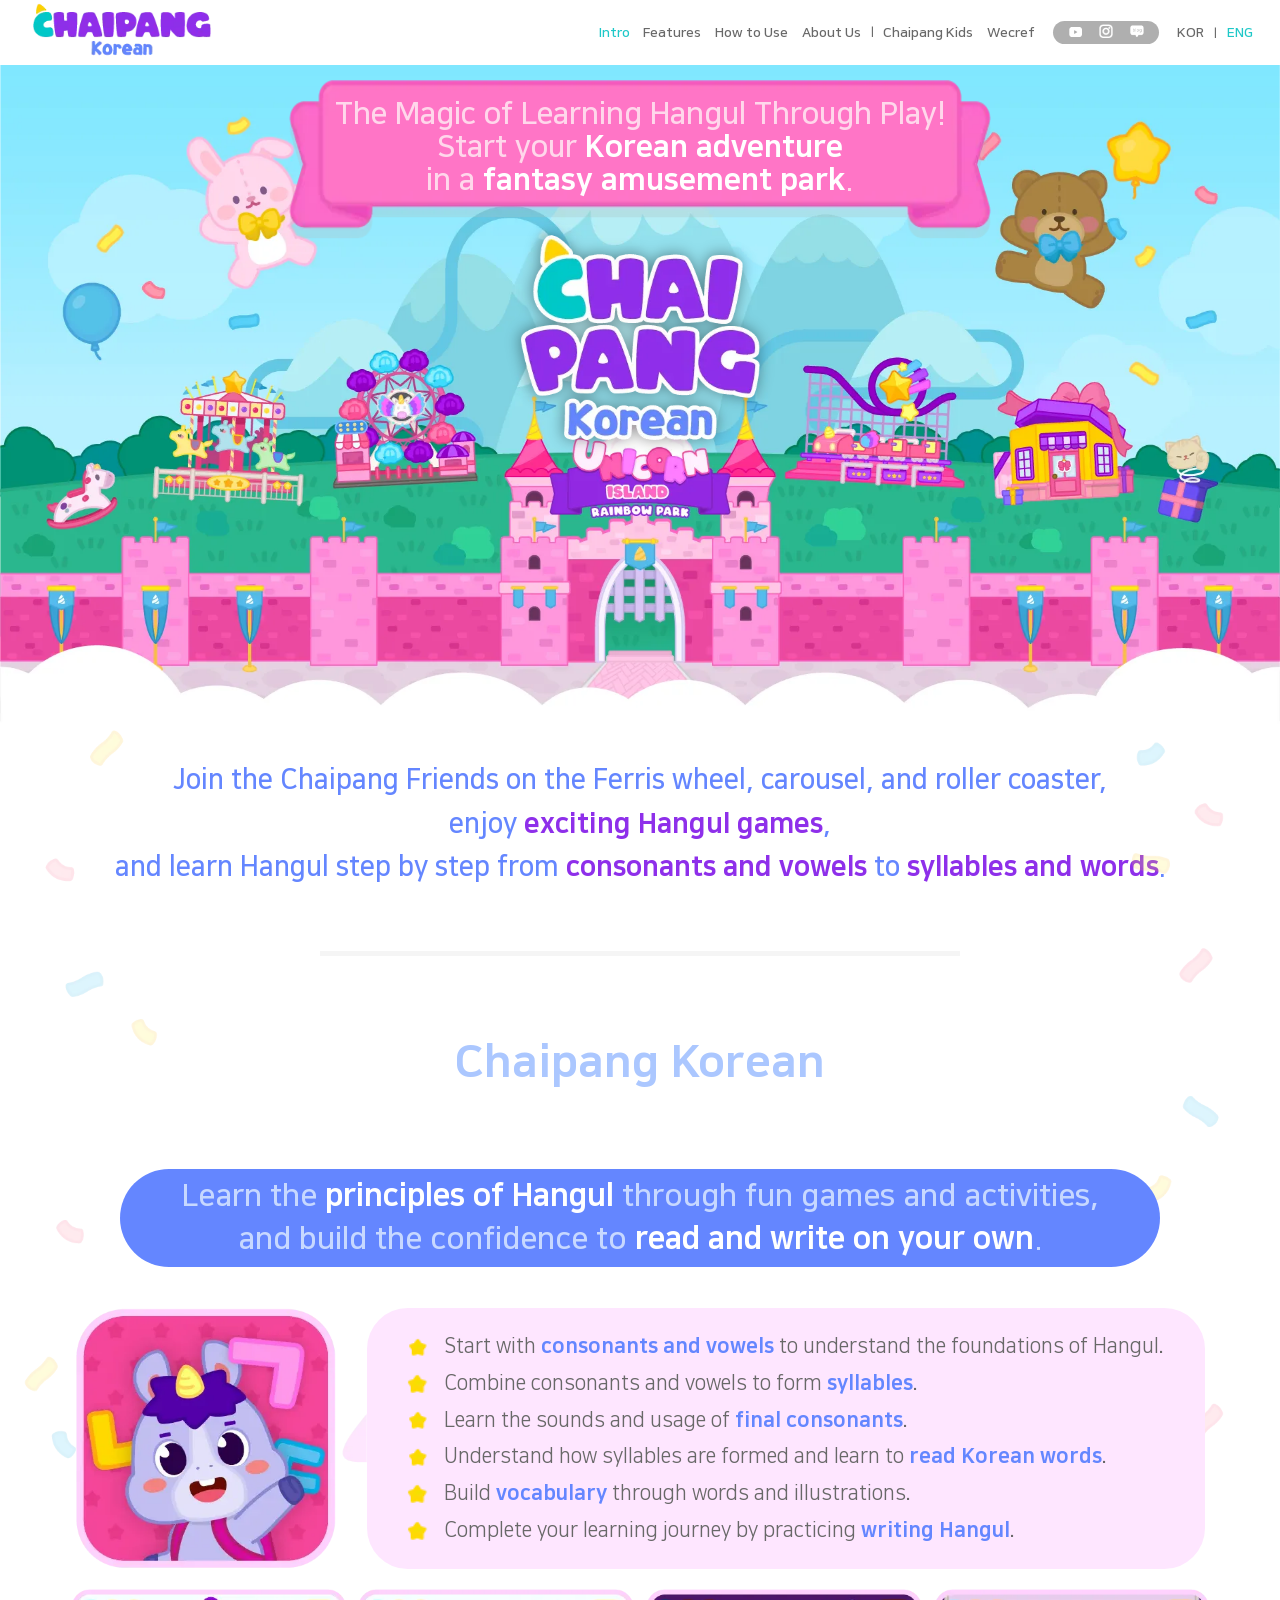
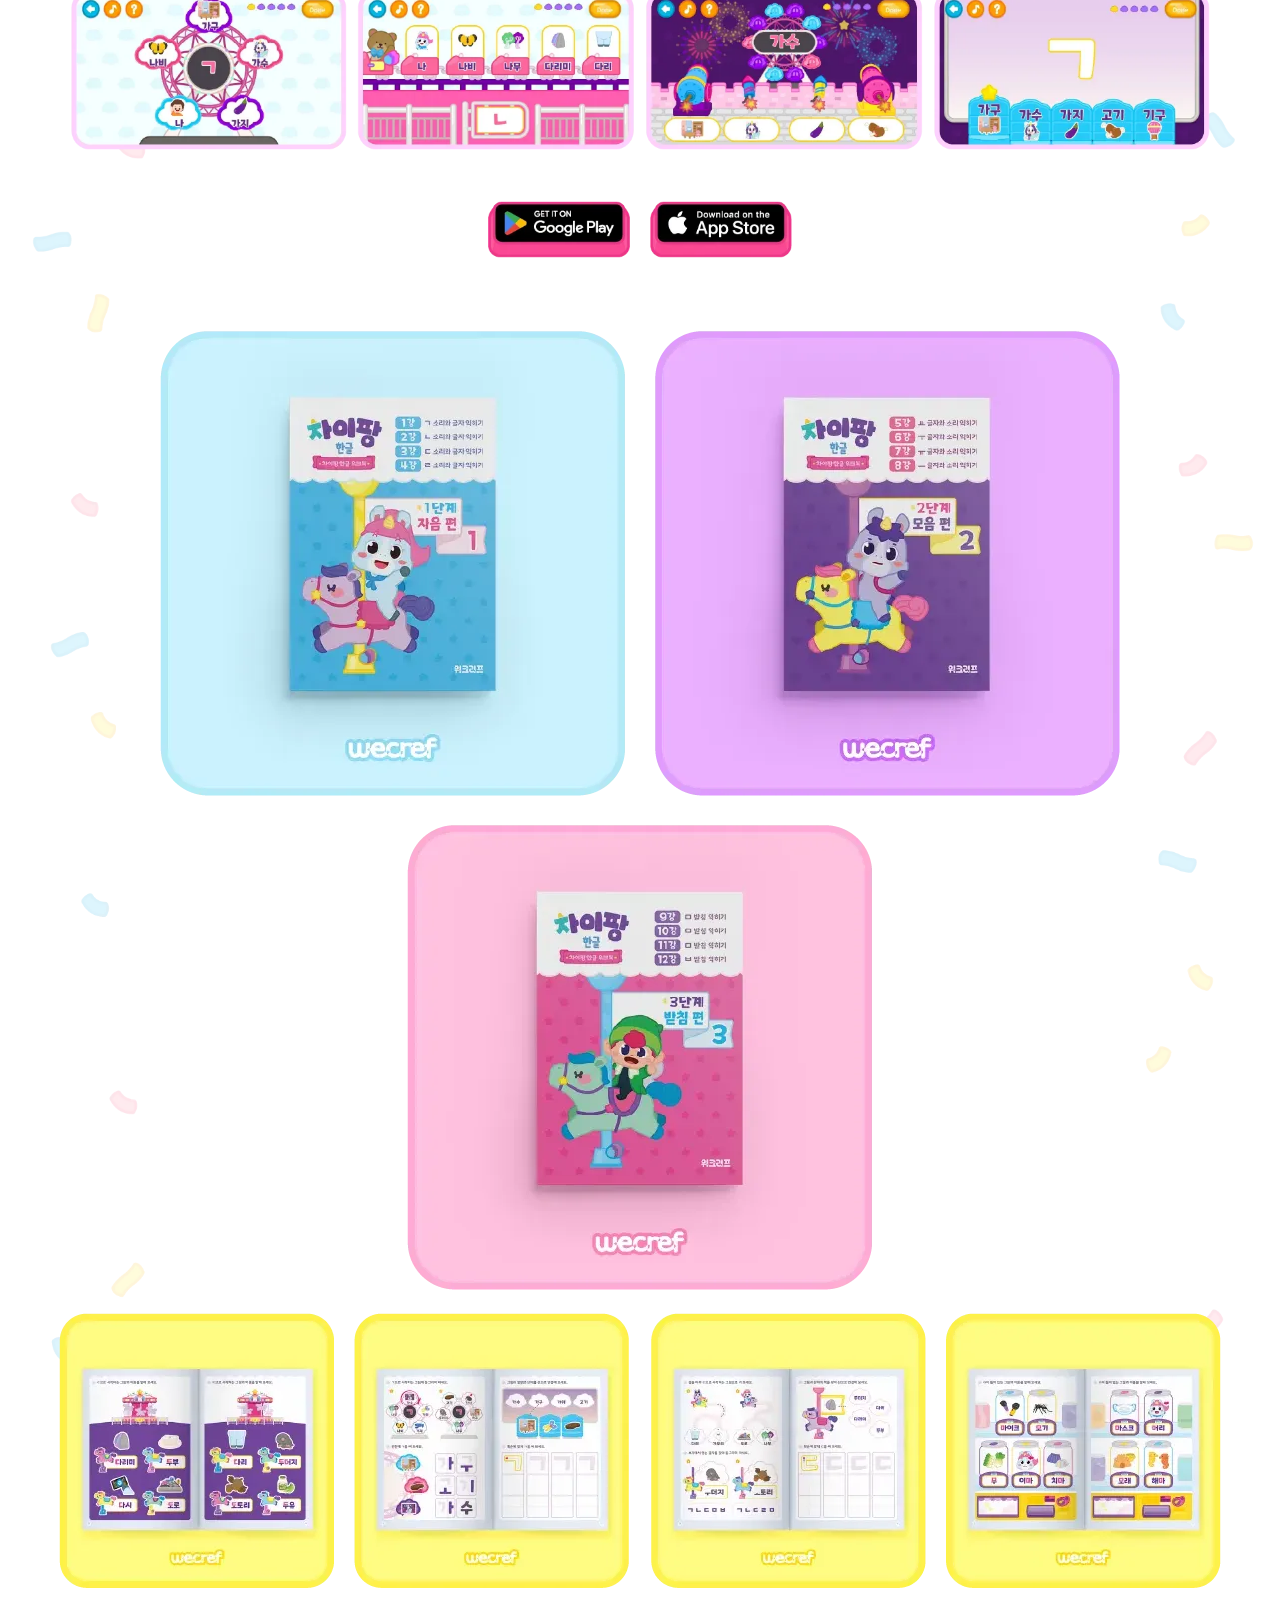
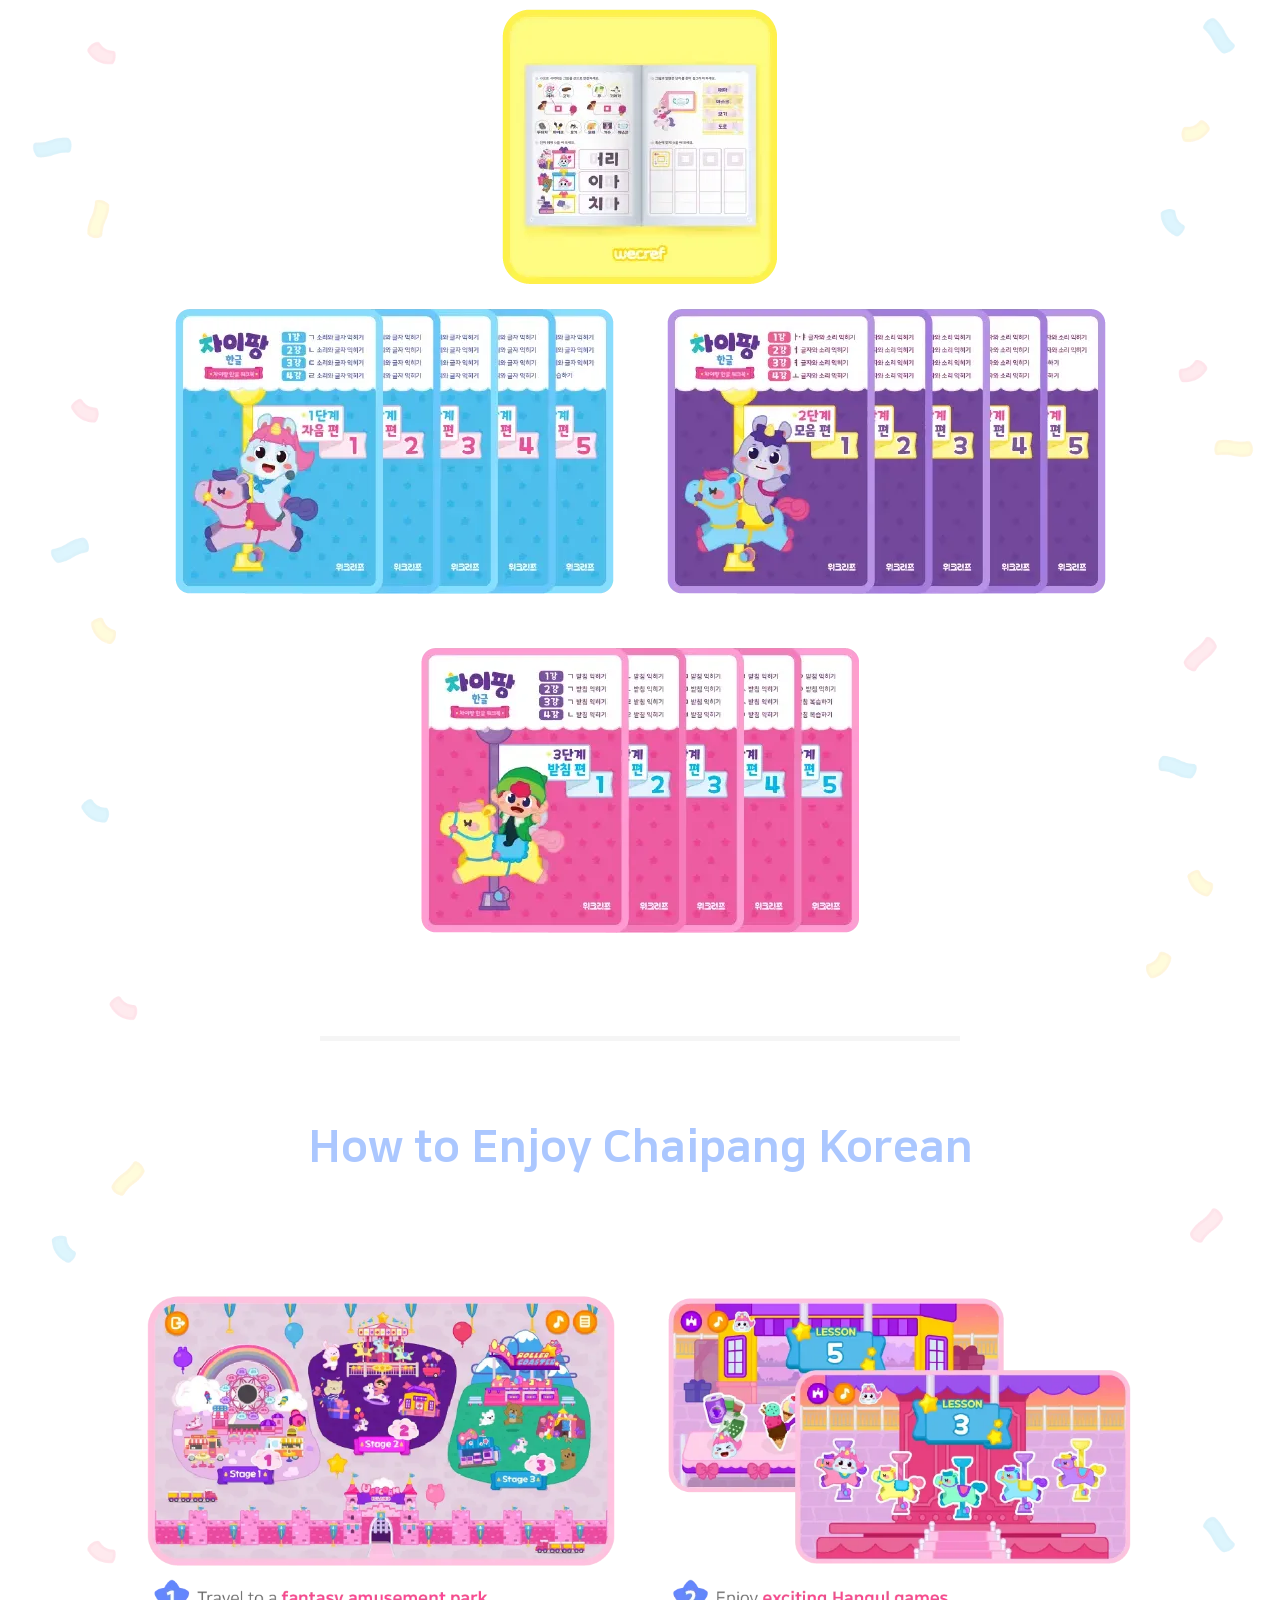
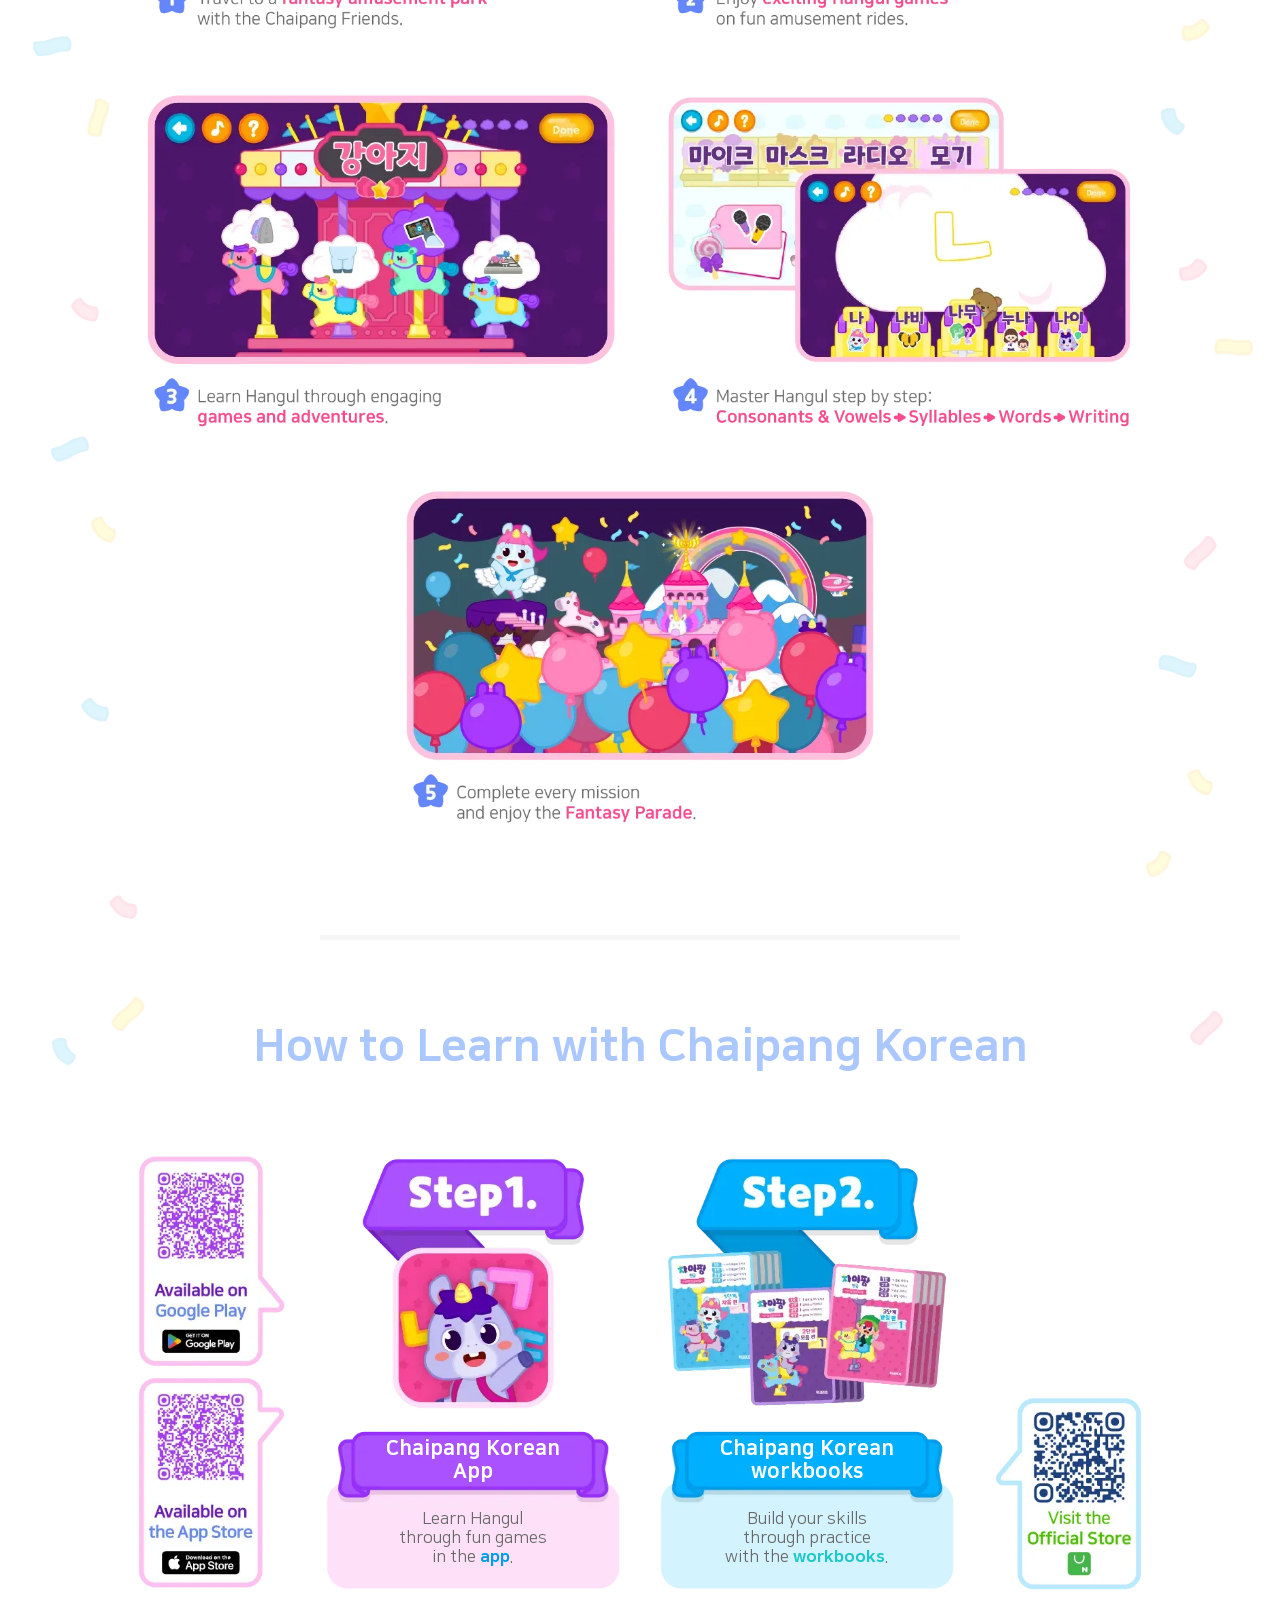
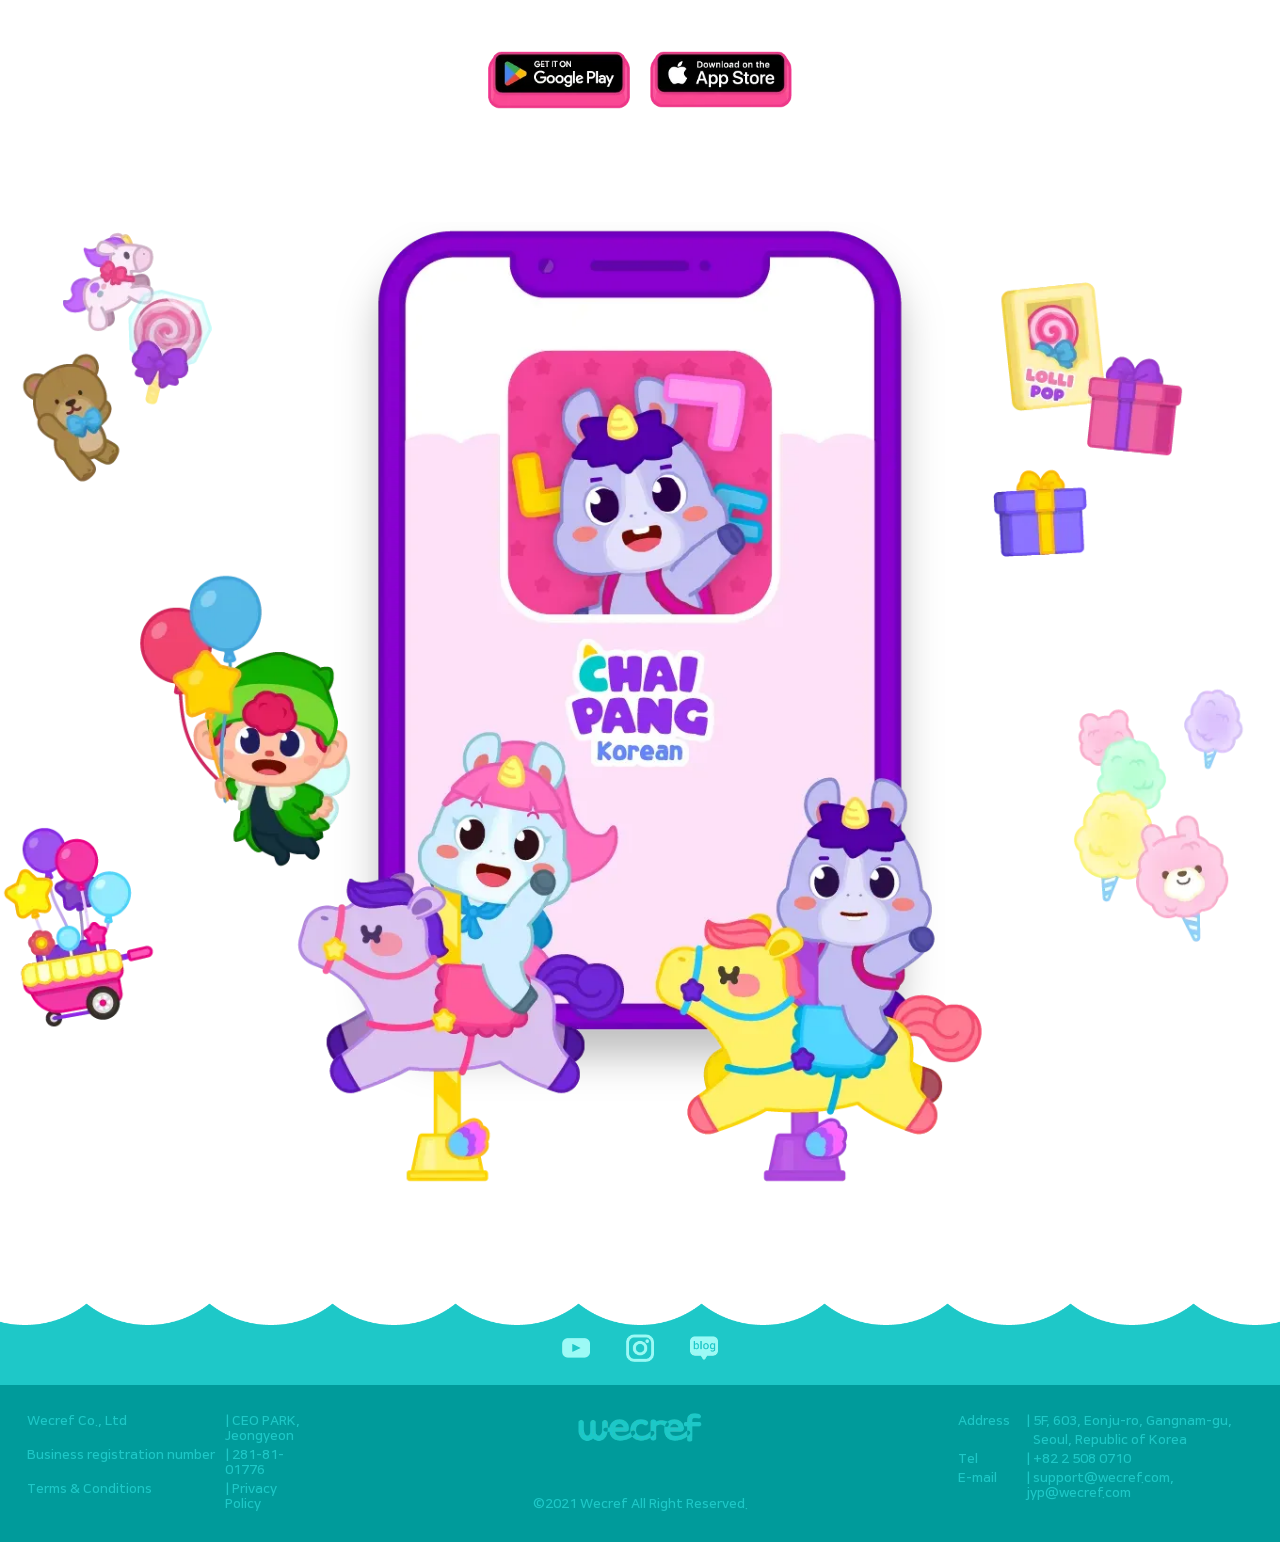
==== index.html @ f7fddd9f "[추가] 초기 설정: Web_Korean 베이스 프로젝트 복사 (신규 git 저장소)" ====
<!DOCTYPE html>
<html lang="en">
<head>
    <meta charset="UTF-8">
    <meta http-equiv="X-UA-Compatible" content="IE=edge">
    <meta name="viewport" content="width=device-width, initial-scale=1.0">
    <title></title>
    <script type="module">
      import { isKorea } from './shared/Language.js';
      isKorea() ? window.location.replace("kr_index.html") : window.location.replace("en_index.html");
    </script>
</head>
<body>
</body>
</html>
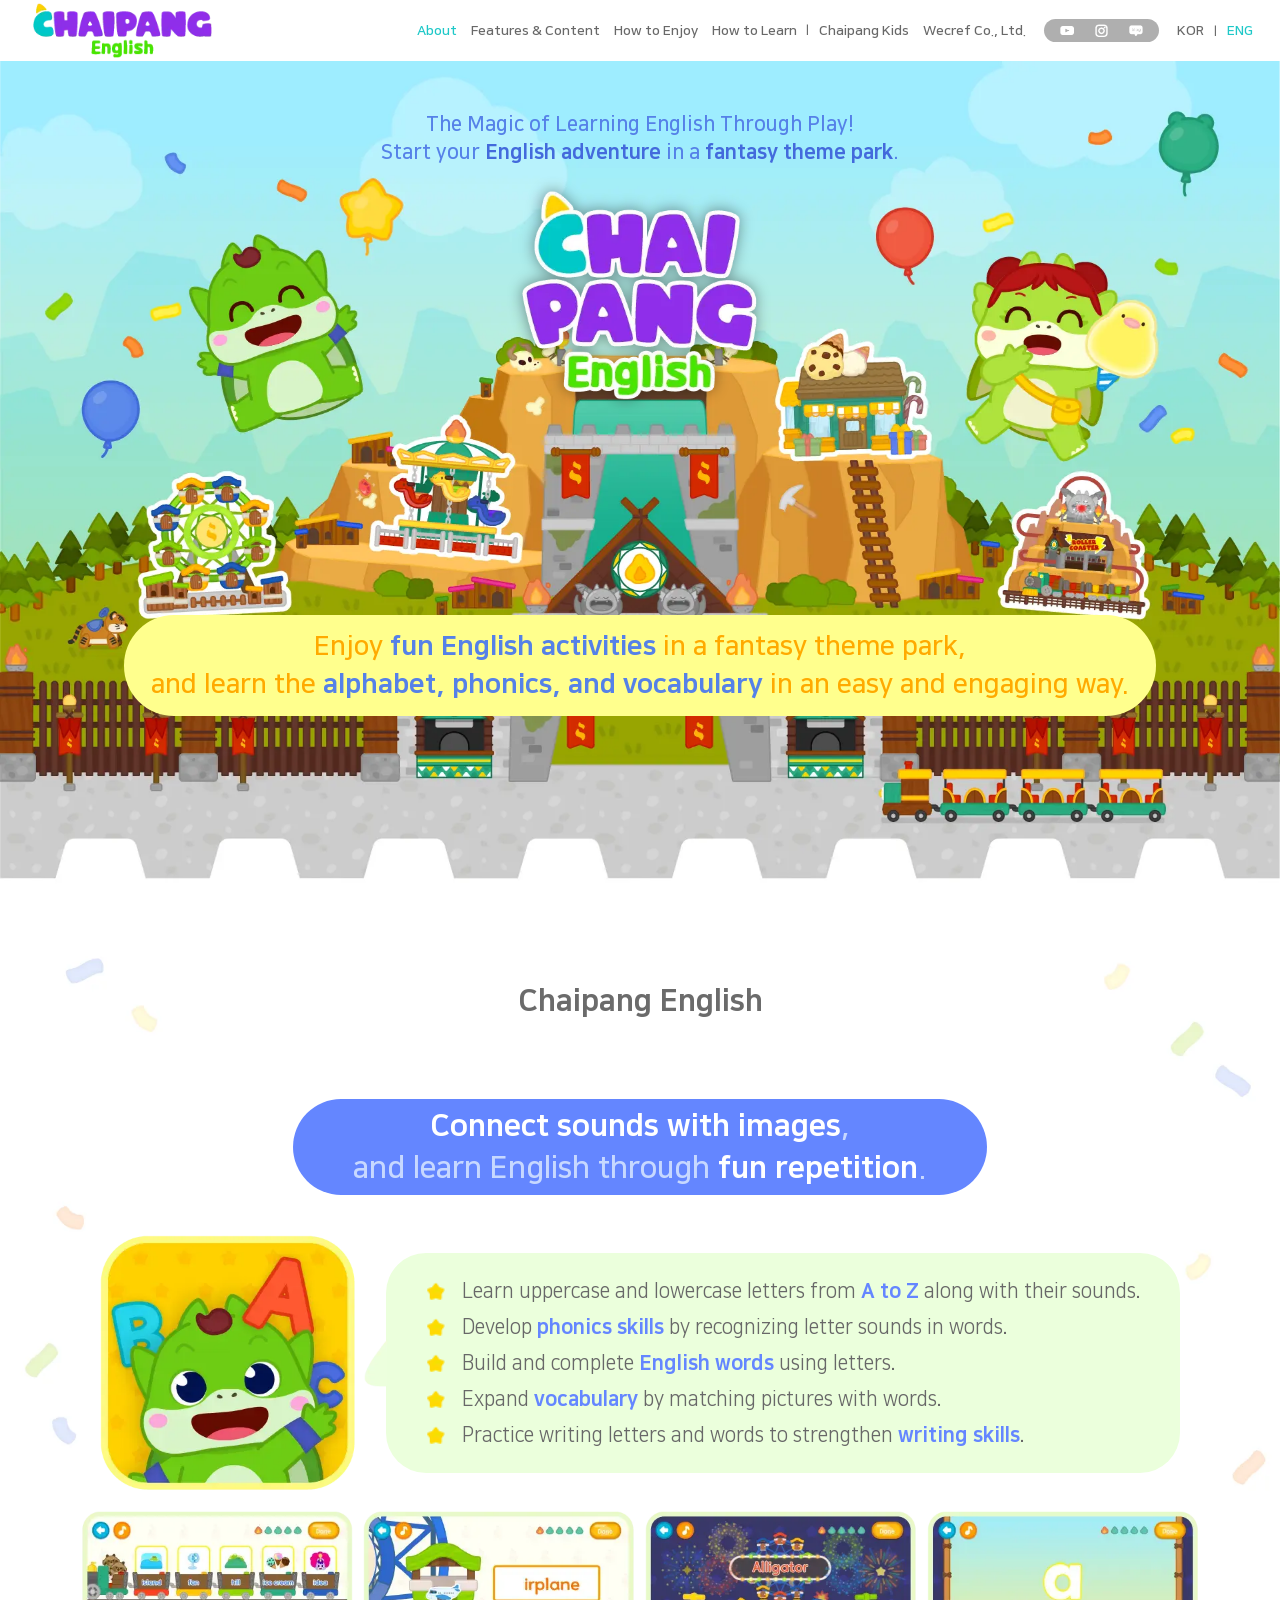
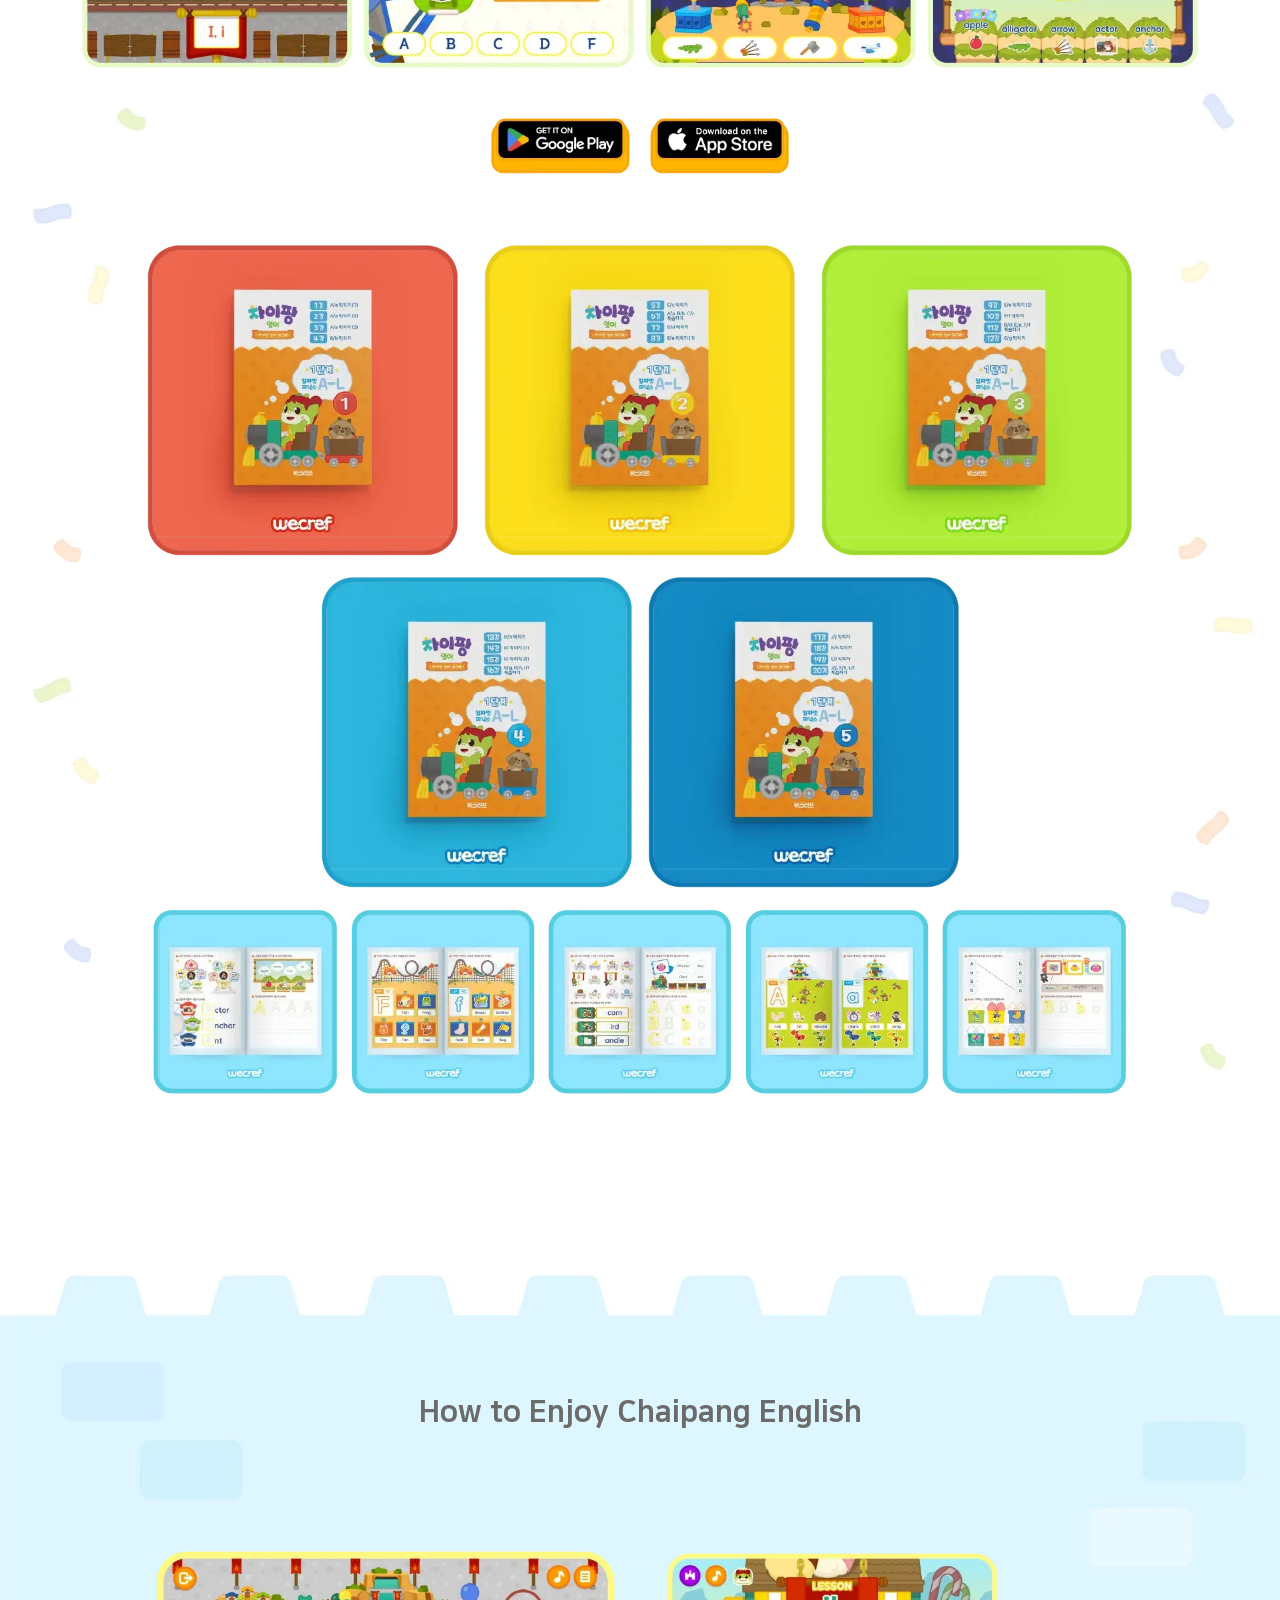
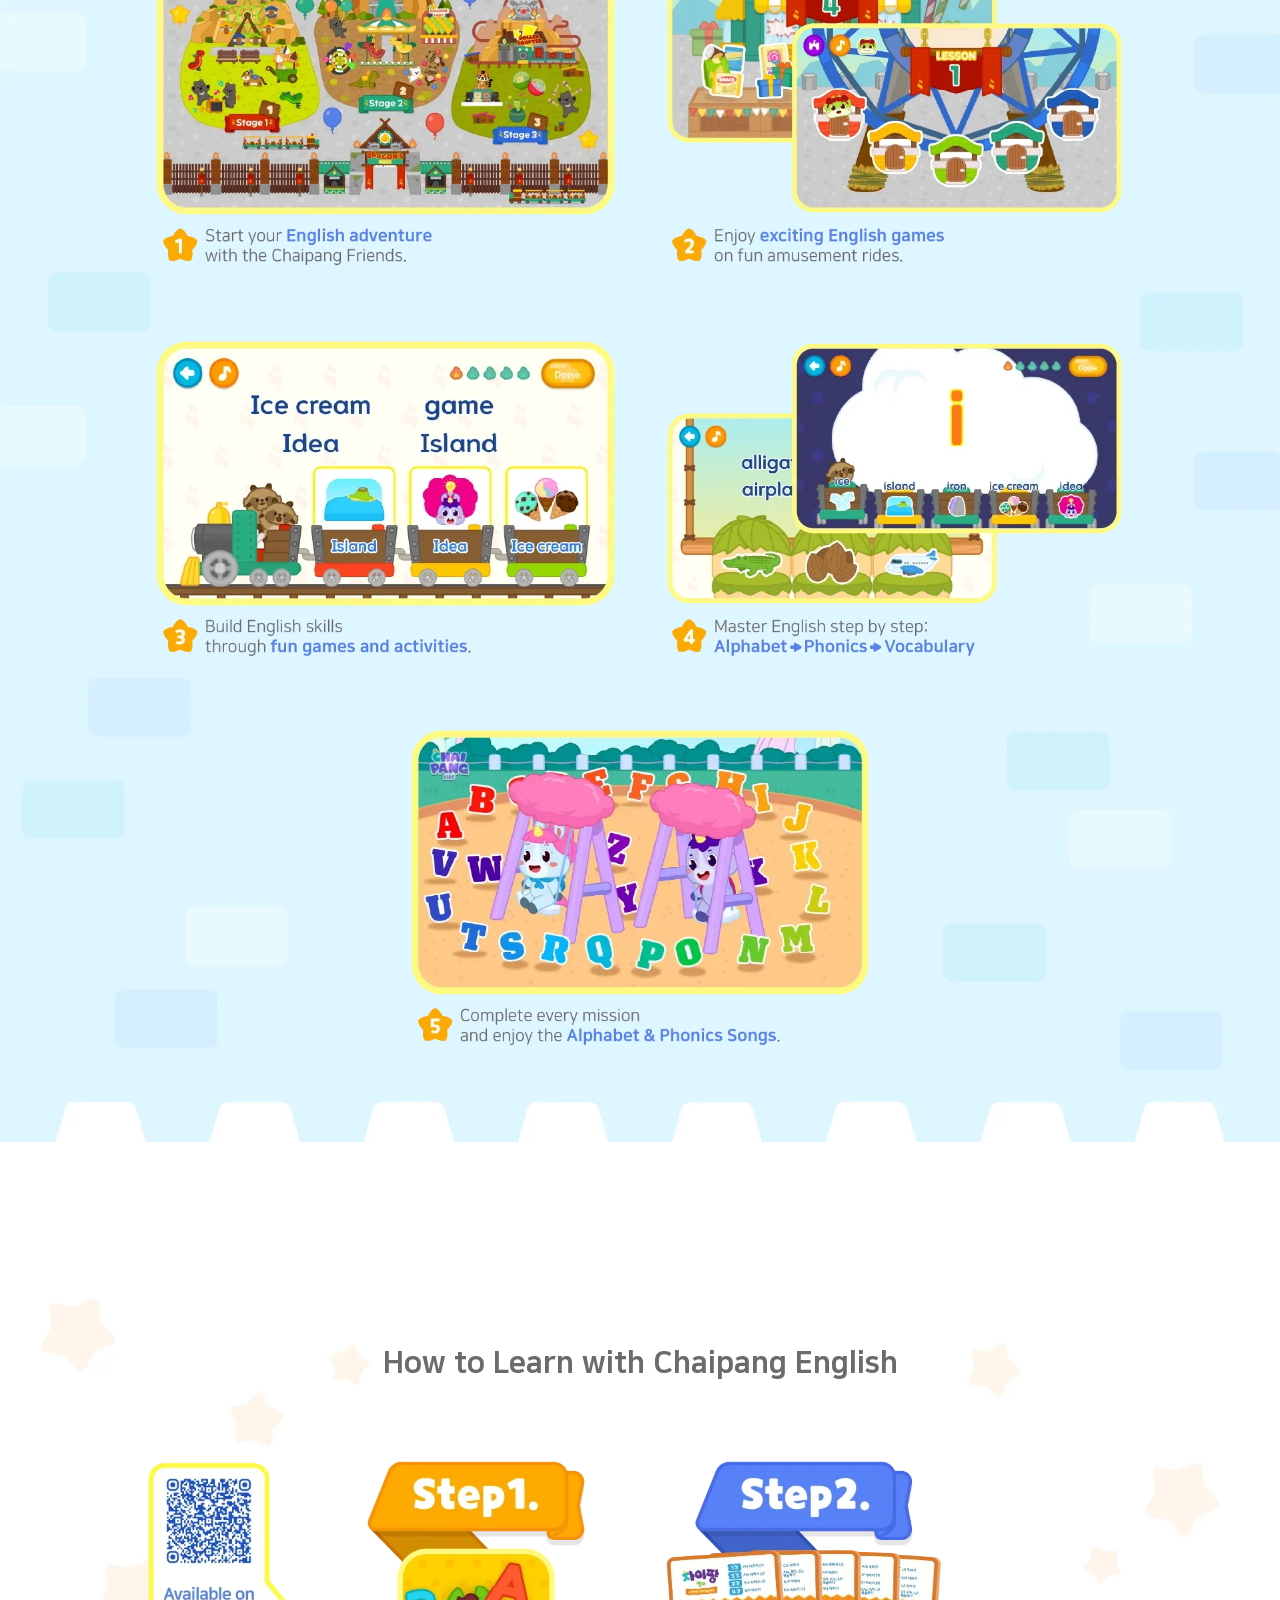
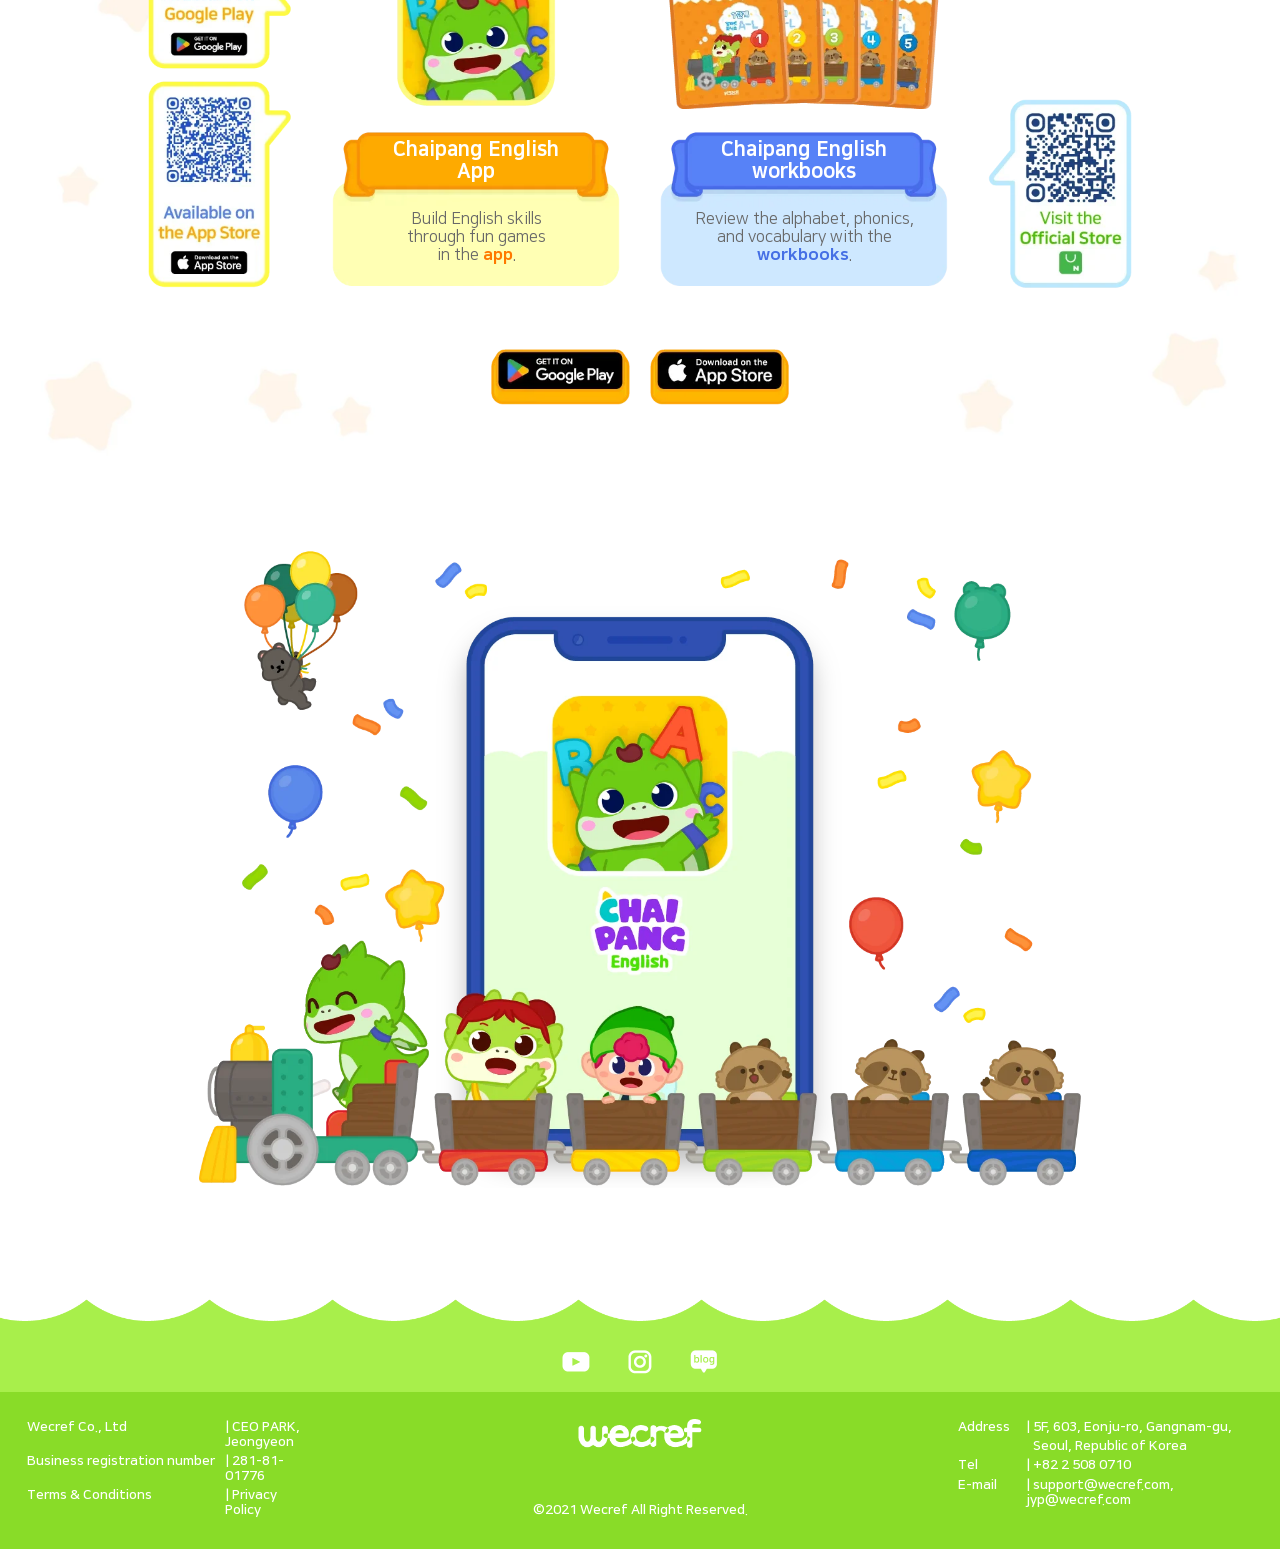
==== commit 910934f0: "head meta 태그 정리: og:title 수정, generator 제거, favicon 경로 통일, index.html에 meta 동기화" ====
--- a/index.html
+++ b/index.html
@@ -1,15 +1,40 @@
 <!DOCTYPE html>
 <html lang="en">
+
 <head>
     <meta charset="UTF-8">
-    <meta http-equiv="X-UA-Compatible" content="IE=edge">
     <meta name="viewport" content="width=device-width, initial-scale=1.0">
-    <title></title>
+
+    <meta name="Description"
+        content="Wecref Co., Ltd. aims to create a fantasy world for children around the world by creating and providing ‘highly informative, safe and interesting’ content. We are expanding our business areas, centering on brands such as Chaipang Kids, Wecref Games, and so on." />
+    <meta name="author" content="K.Moon" />
+    <meta name="publisher" content="Wecref" />
+    <meta name="email" content="wecref.dev@gmail.com" />
+    <meta name="date" content="2022-02-28T13:50:00+09:00" />
+    <meta name="copyright" content="2022 Wecref Co., Ltd." />
+
+    <!-- Open Graph 메타태그 -->
+    <meta property="og:type" content="website" />
+    <meta property="og:url" content="https://wecref.com/" />
+    <meta property="og:title" content="Chaipang English" />
+    <meta property="og:image" content="https://wecref.com/shared/images/share.png" />
+    <meta property="og:description"
+        content="Wecref Co., Ltd. aims to create a fantasy world for children around the world by creating and providing ‘highly informative, safe and interesting’ content. We are expanding our business areas, centering on brands such as Chaipang Kids, Wecref Games, and so on." />
+    <meta property="og:site_name" content="Wecref" />
+    <meta property="og:locale" content="en_US" />
+    <meta property="og:image:width" content="1200" />
+    <meta property="og:image:height" content="630" />
+    <meta property="og:image:alt" content="Chaipang share thumbnail" />
+
+    <link rel="shortcut icon" type="image/png" href="./shared/images/website_Icon_English.png" />
+    <title>Chaipang English</title>
+
     <script type="module">
       import { isKorea } from './shared/Language.js';
       isKorea() ? window.location.replace("kr_index.html") : window.location.replace("en_index.html");
     </script>
 </head>
+
 <body>
 </body>
 </html>
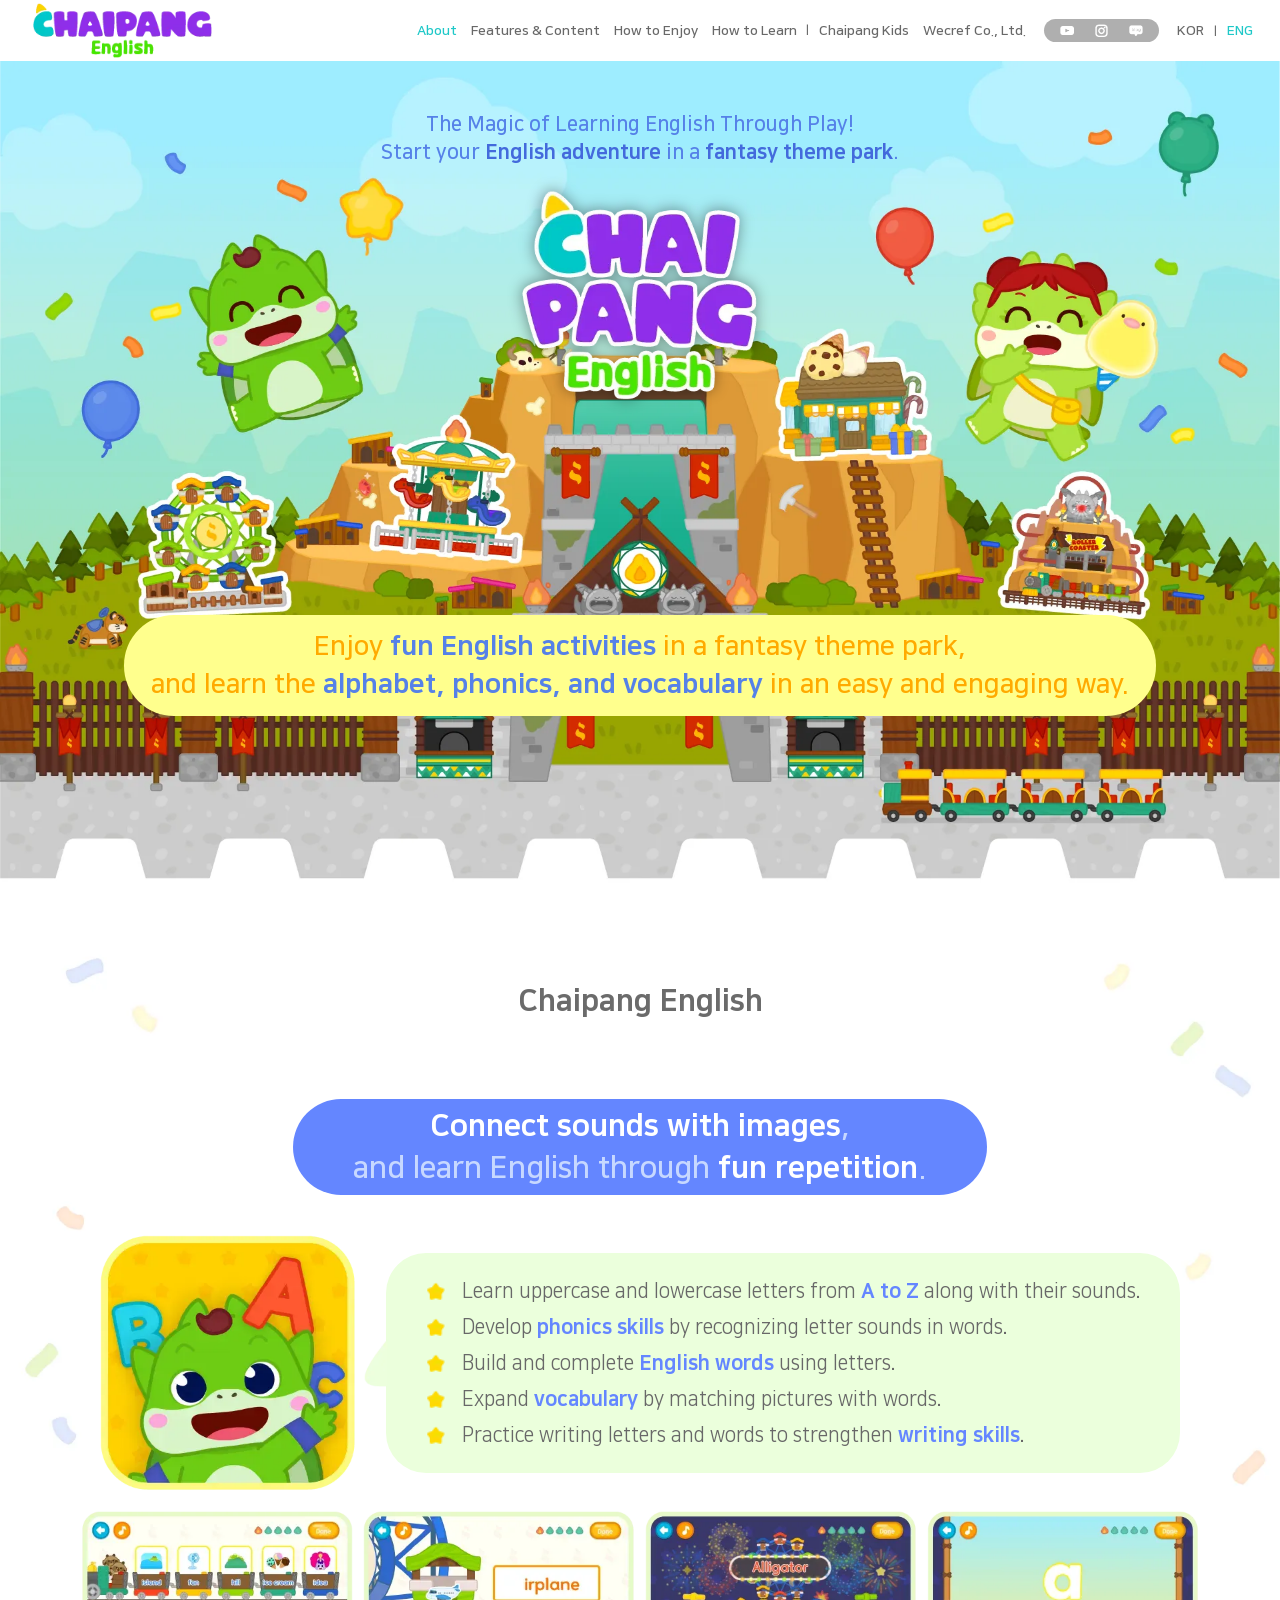
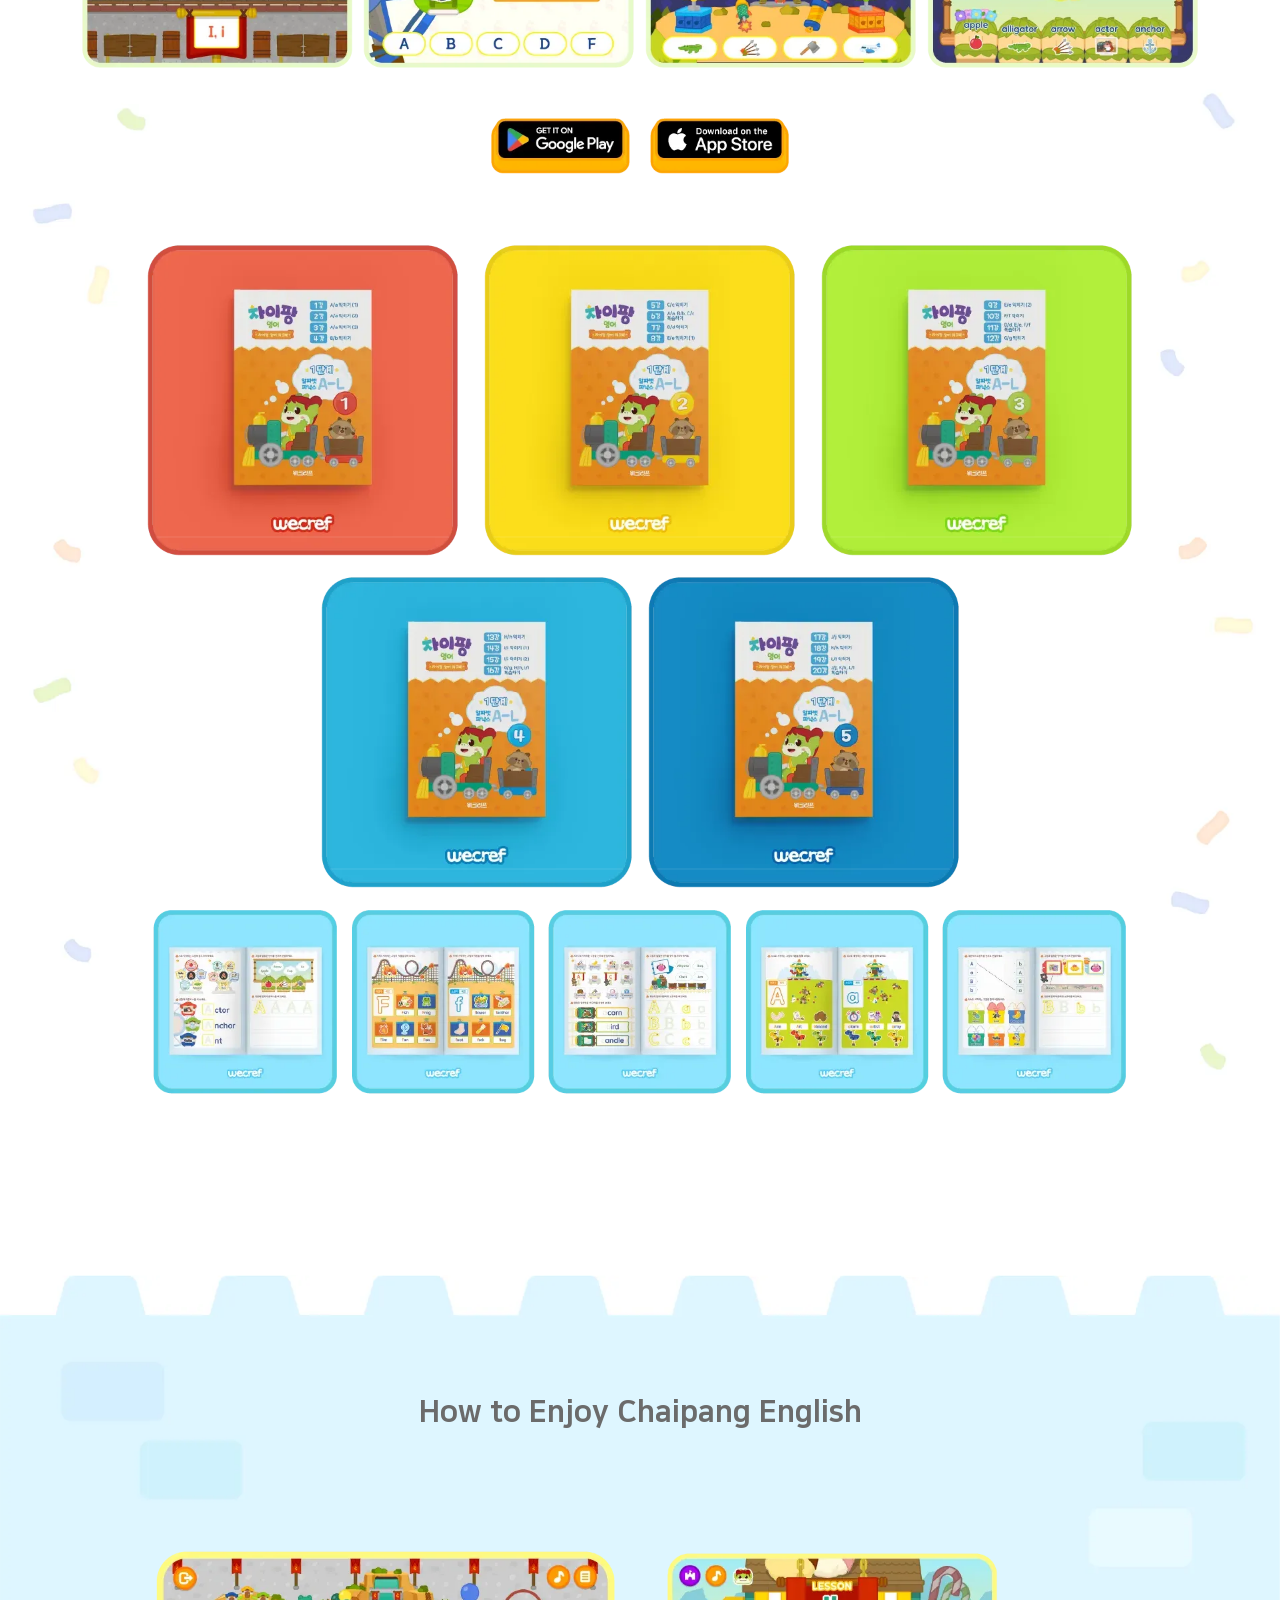
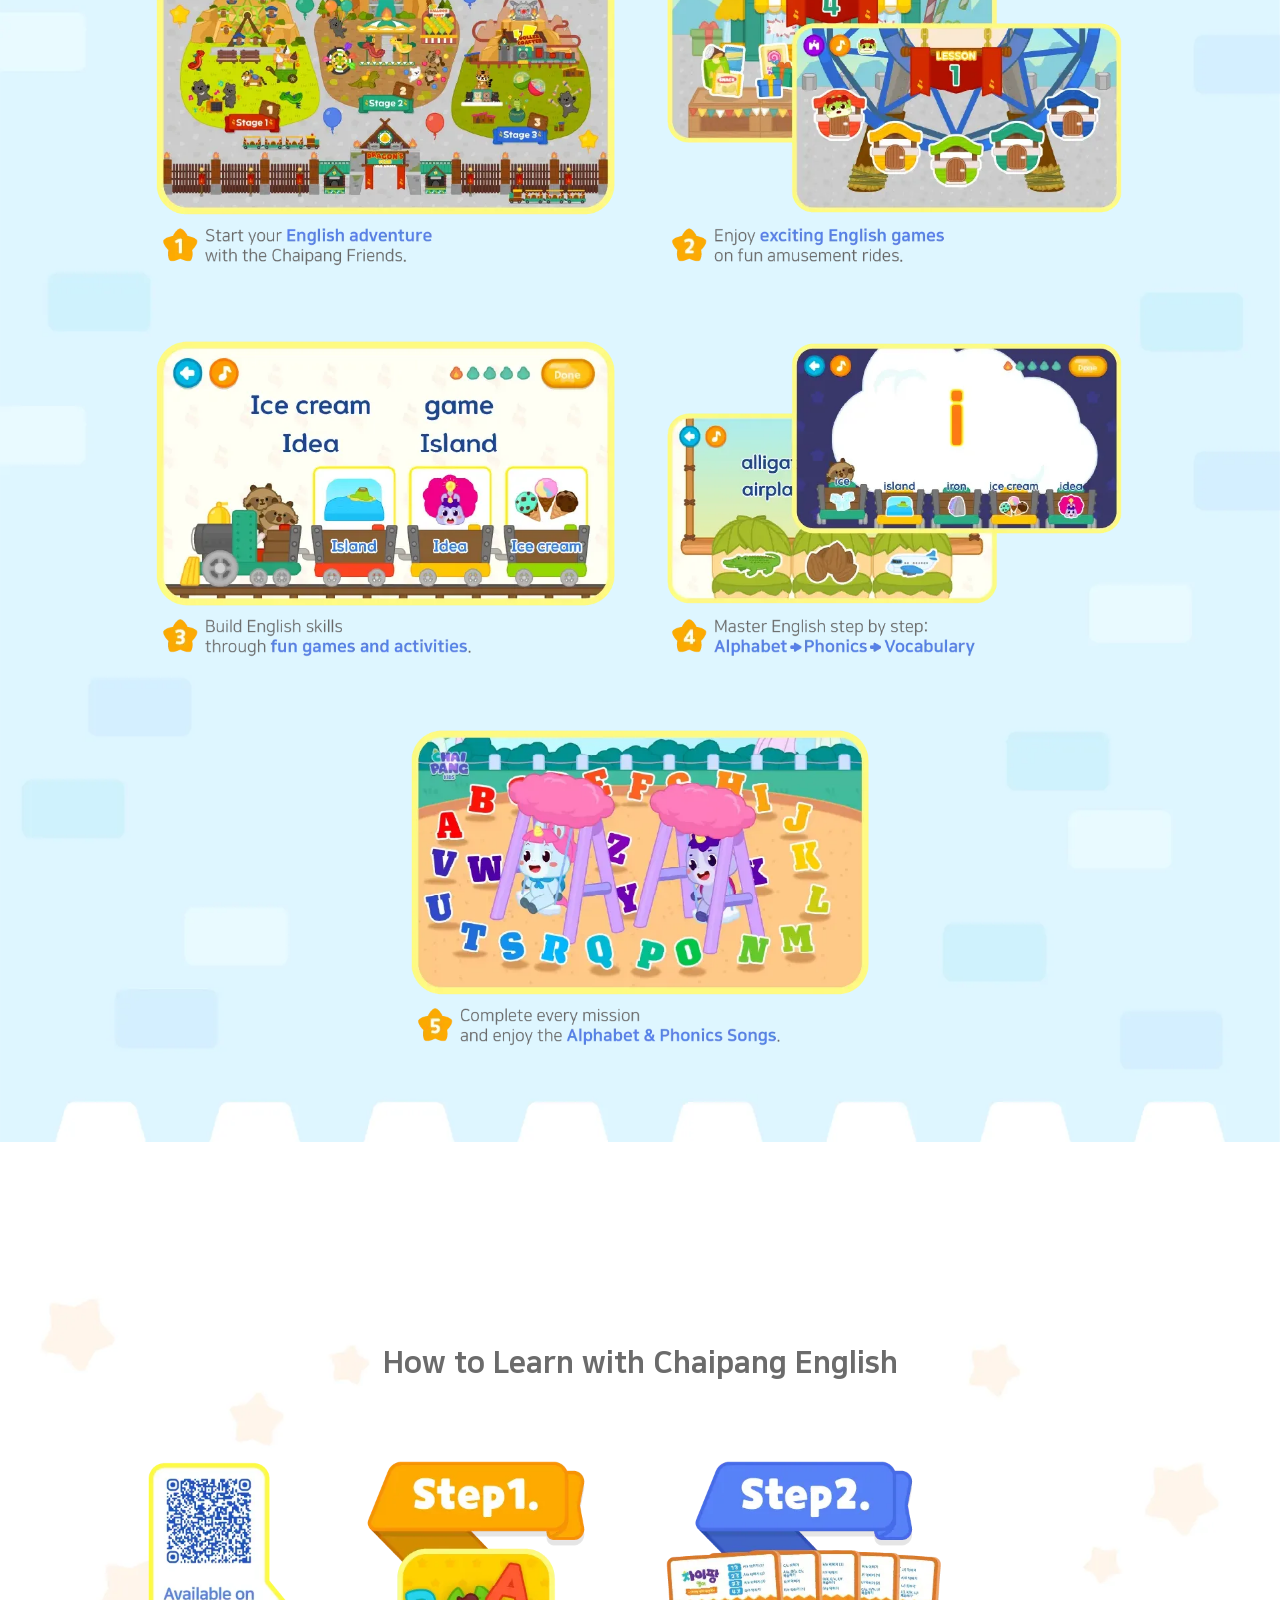
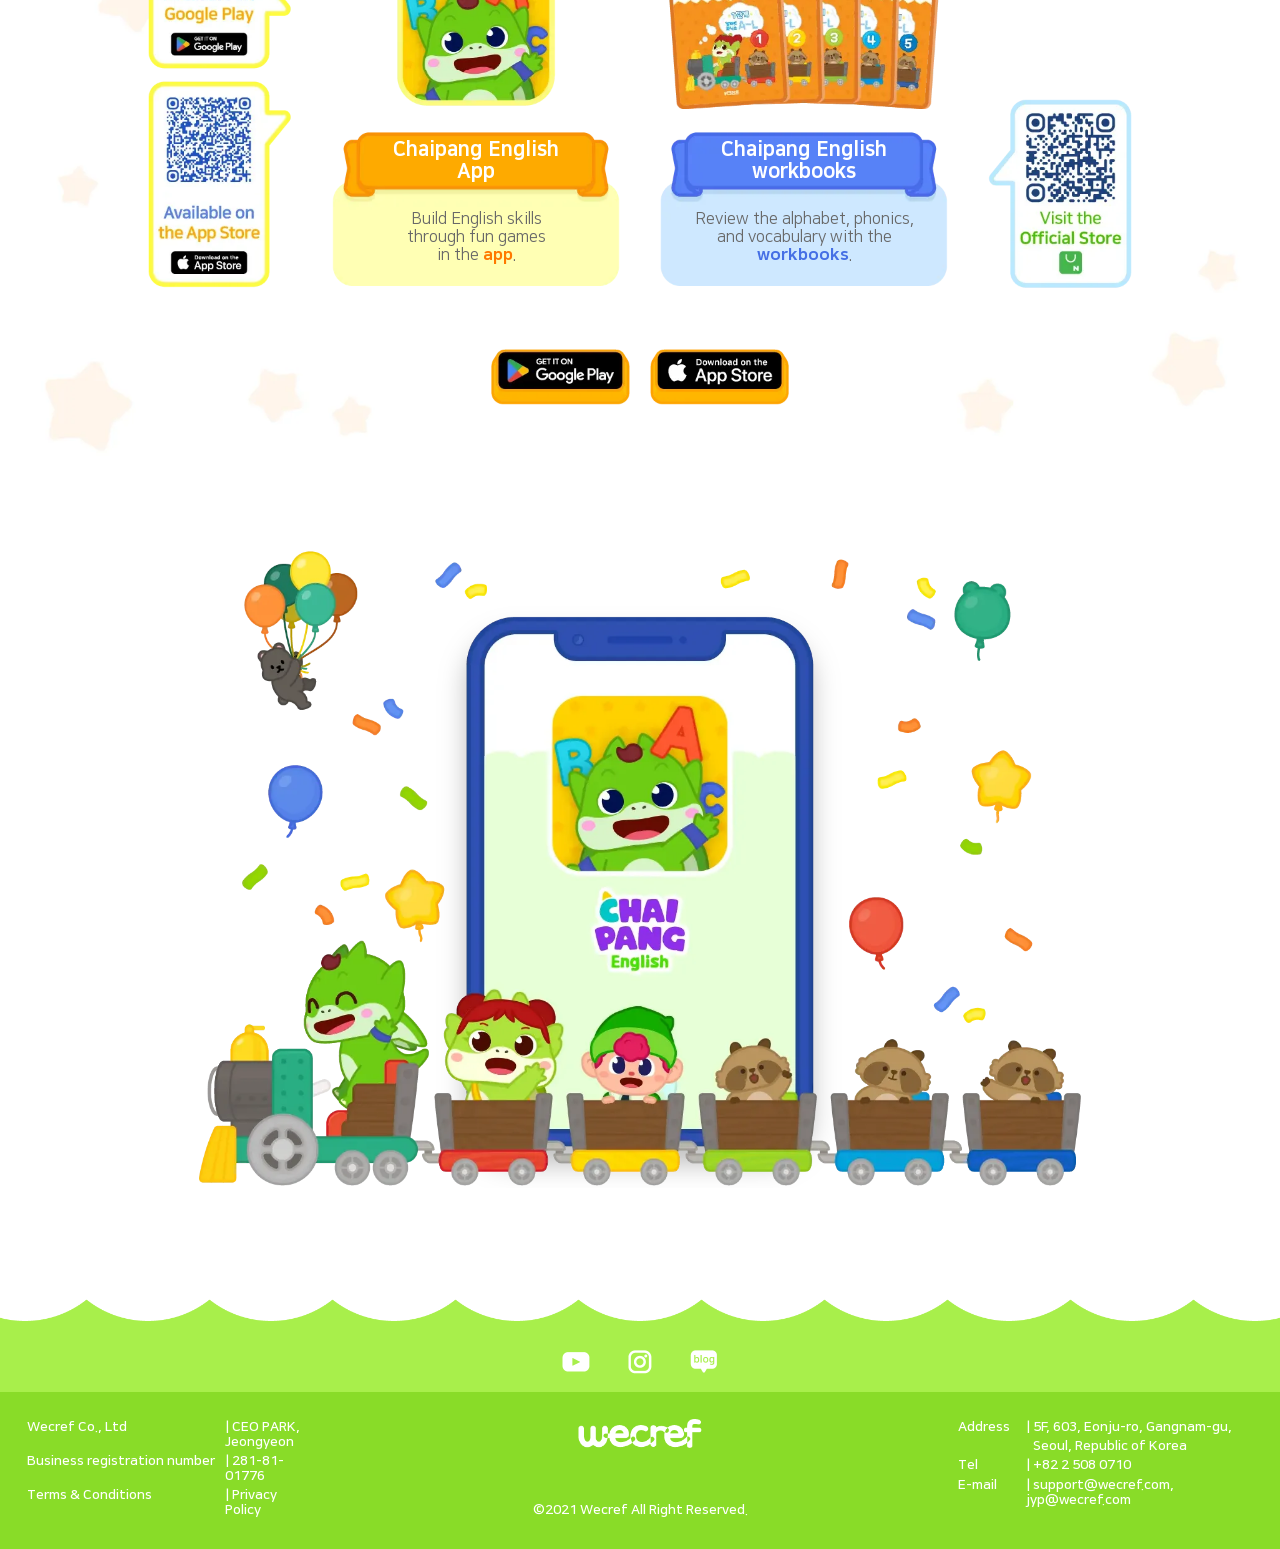
==== commit eea0f957: "이미지 리소스 교체: 새 PNG 44개 복사 + WebP 생성 + 구형 파일 삭제 + HTML/CSS 참조 업데이트" ====
--- a/index.html
+++ b/index.html
@@ -26,7 +26,7 @@
     <meta property="og:image:height" content="630" />
     <meta property="og:image:alt" content="Chaipang share thumbnail" />
 
-    <link rel="shortcut icon" type="image/png" href="./shared/images/website_Icon_English.png" />
+    <link rel="shortcut icon" type="image/png" href="./shared/images/website_ICON_English.png" />
     <title>Chaipang English</title>
 
     <script type="module">
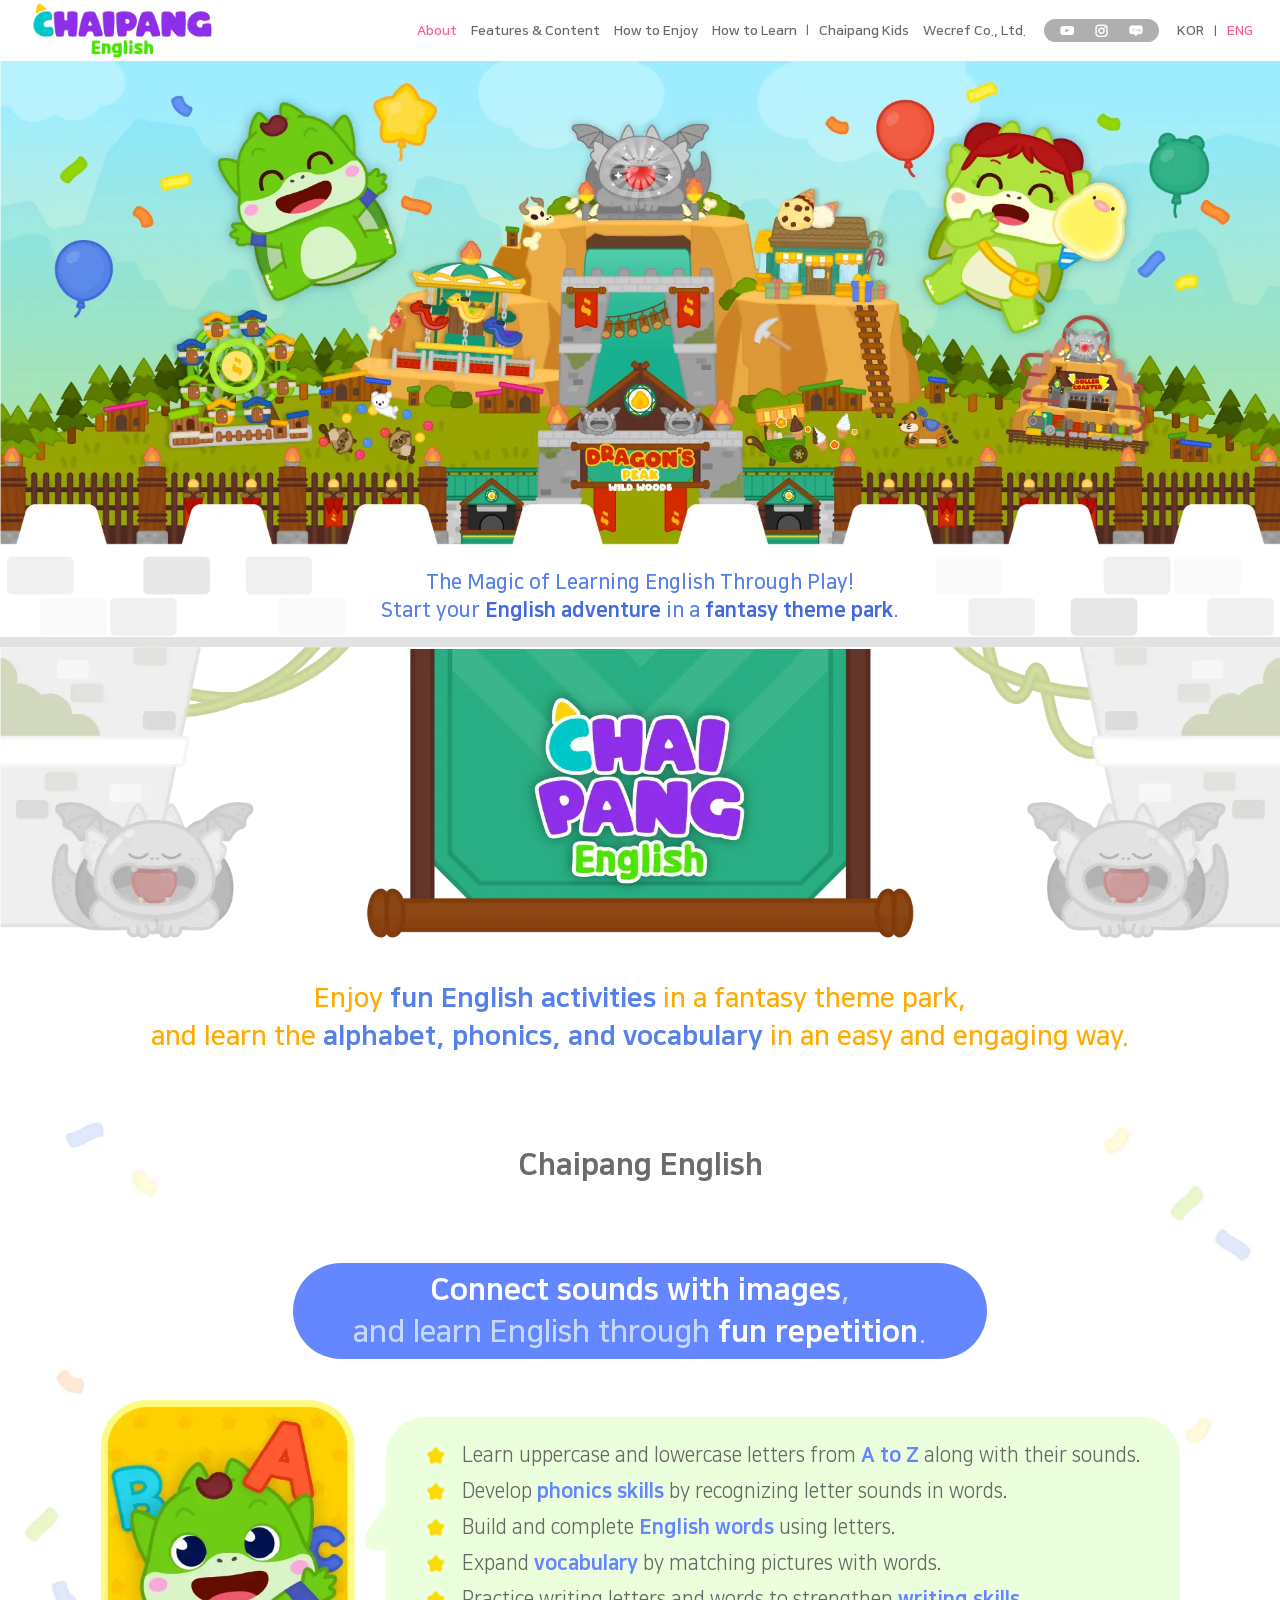
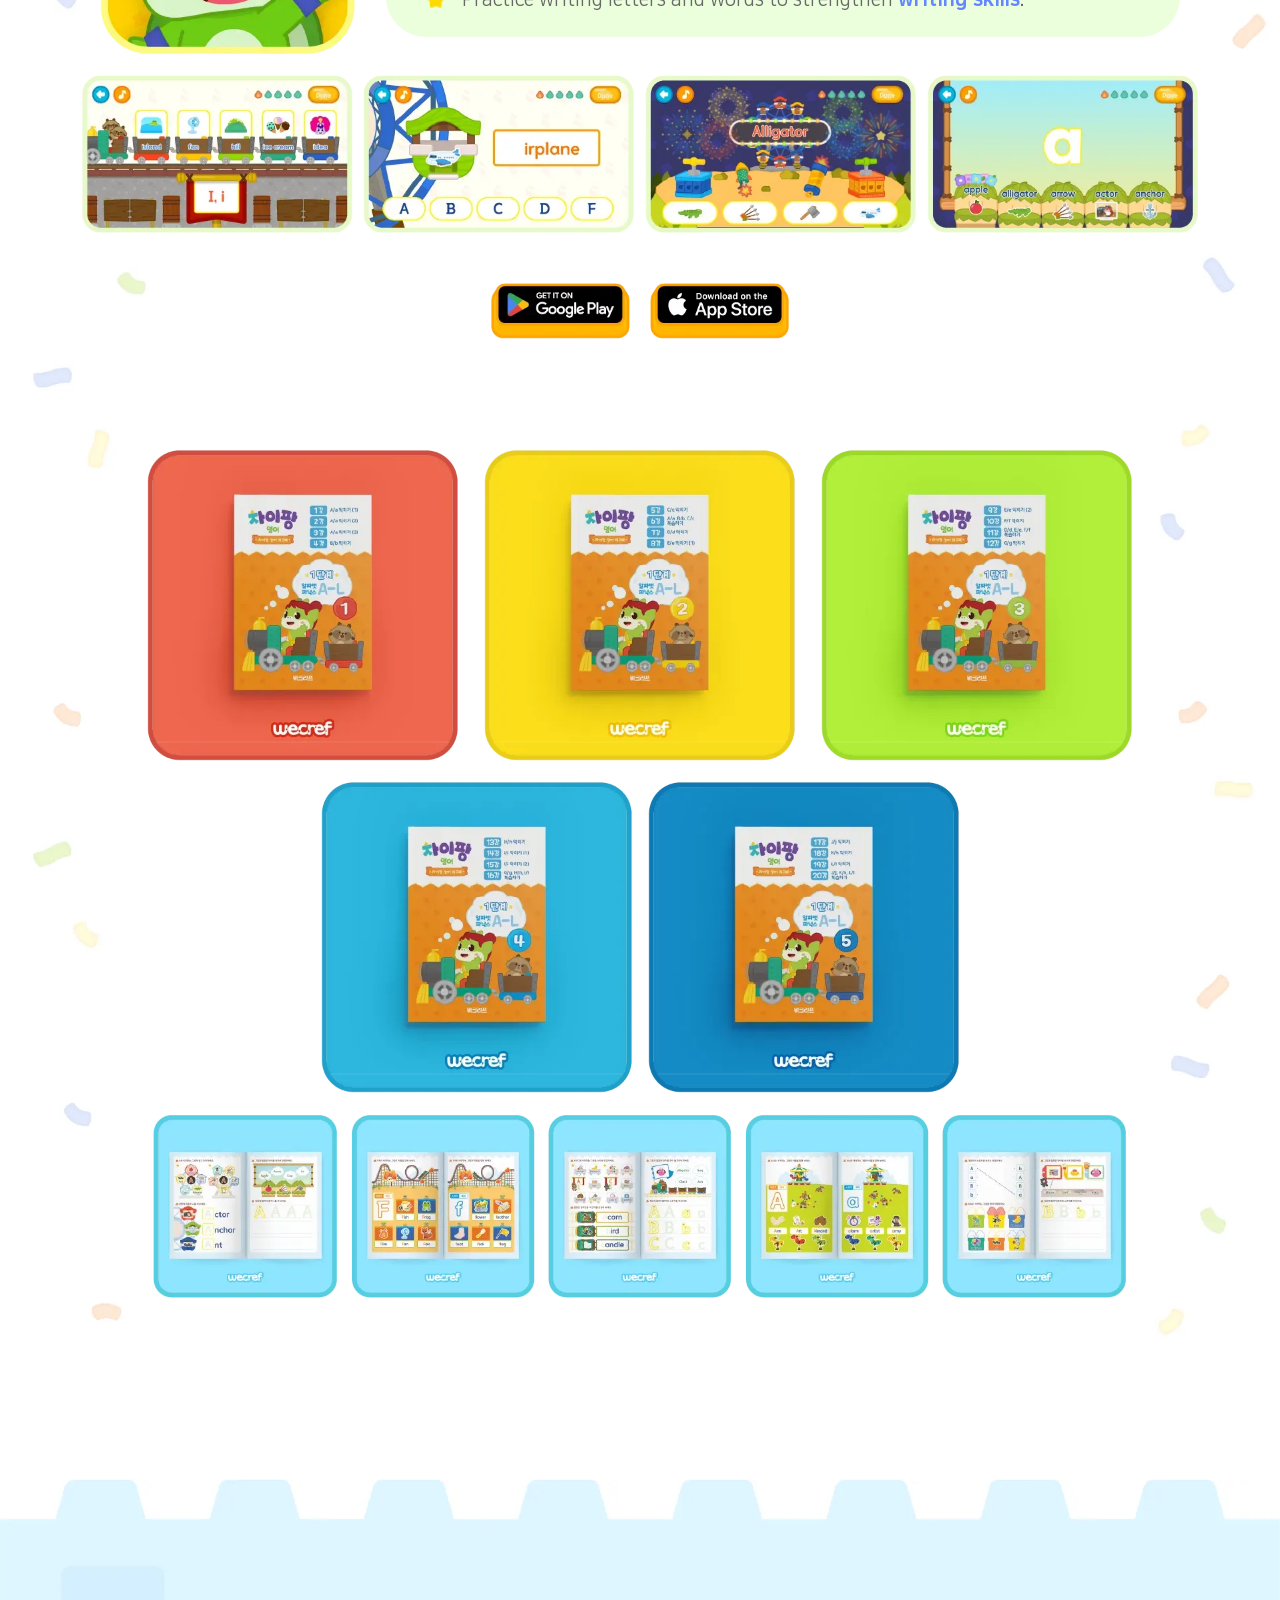
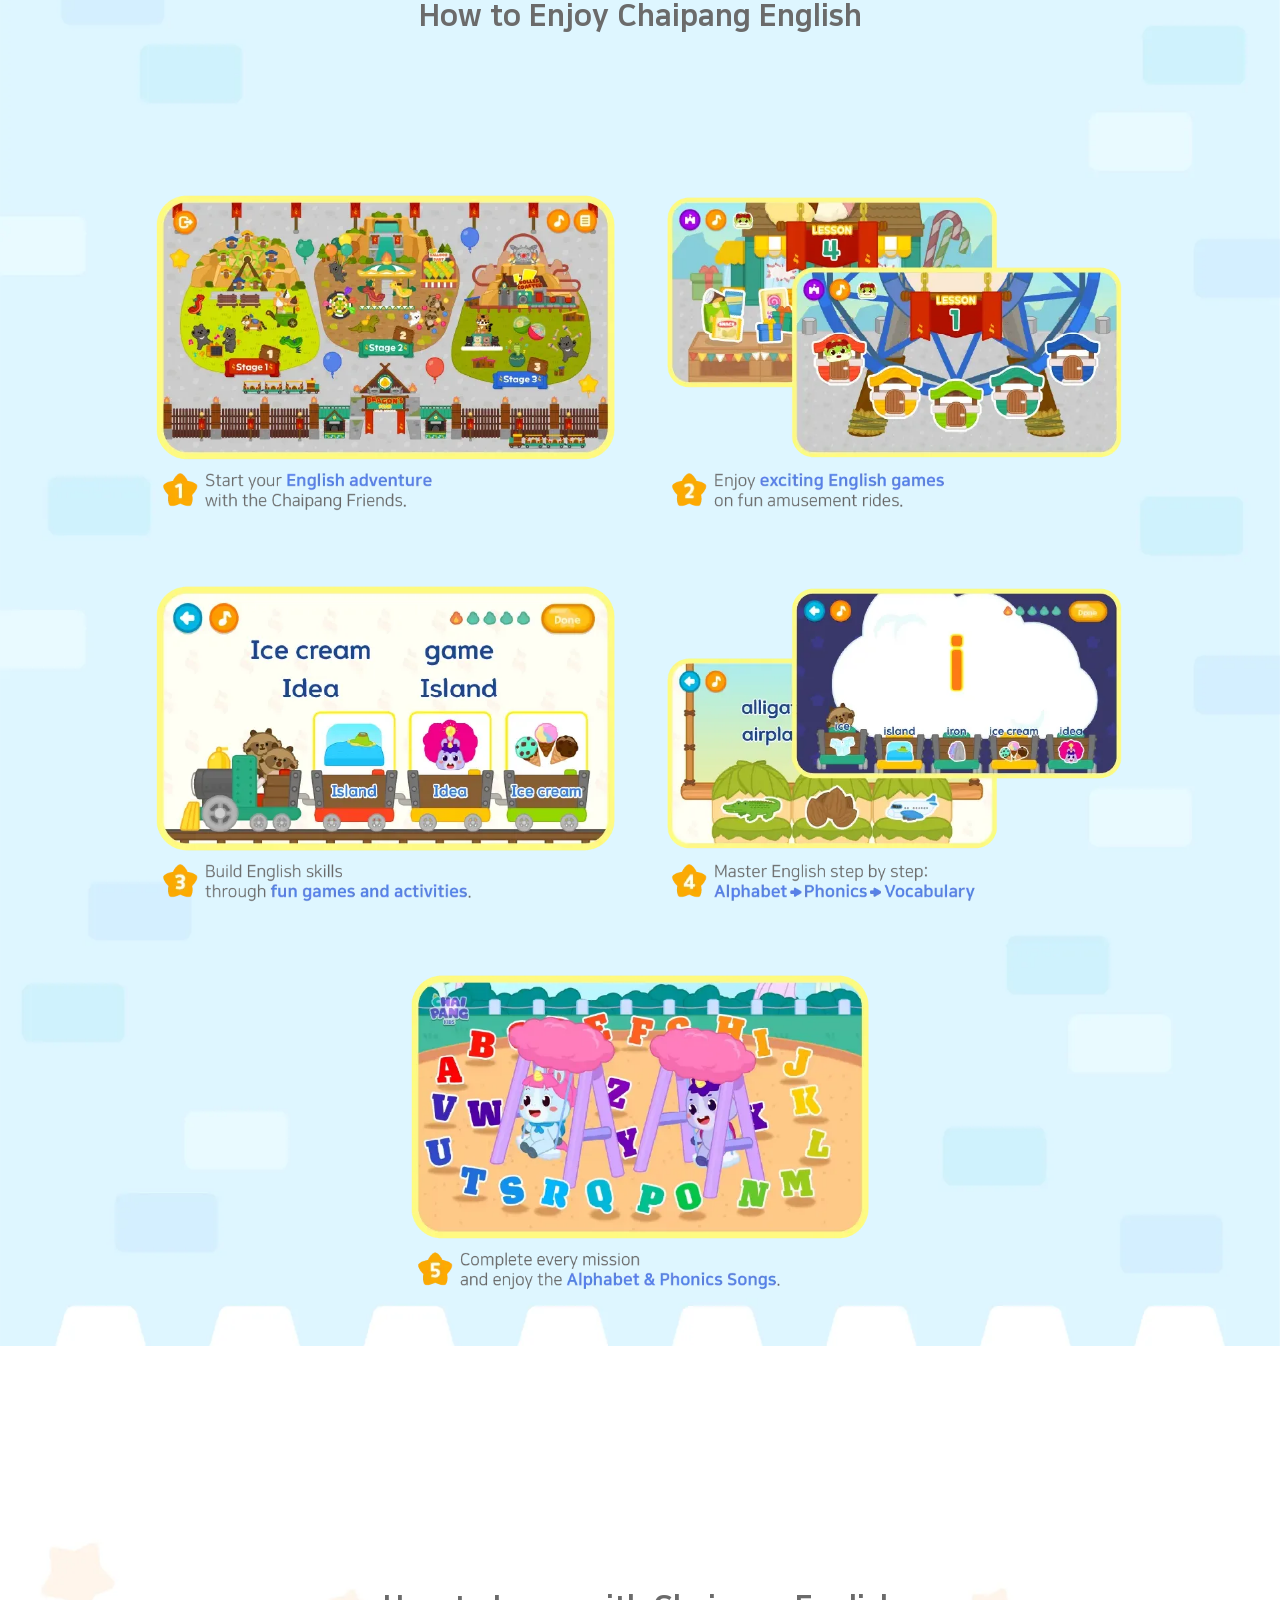
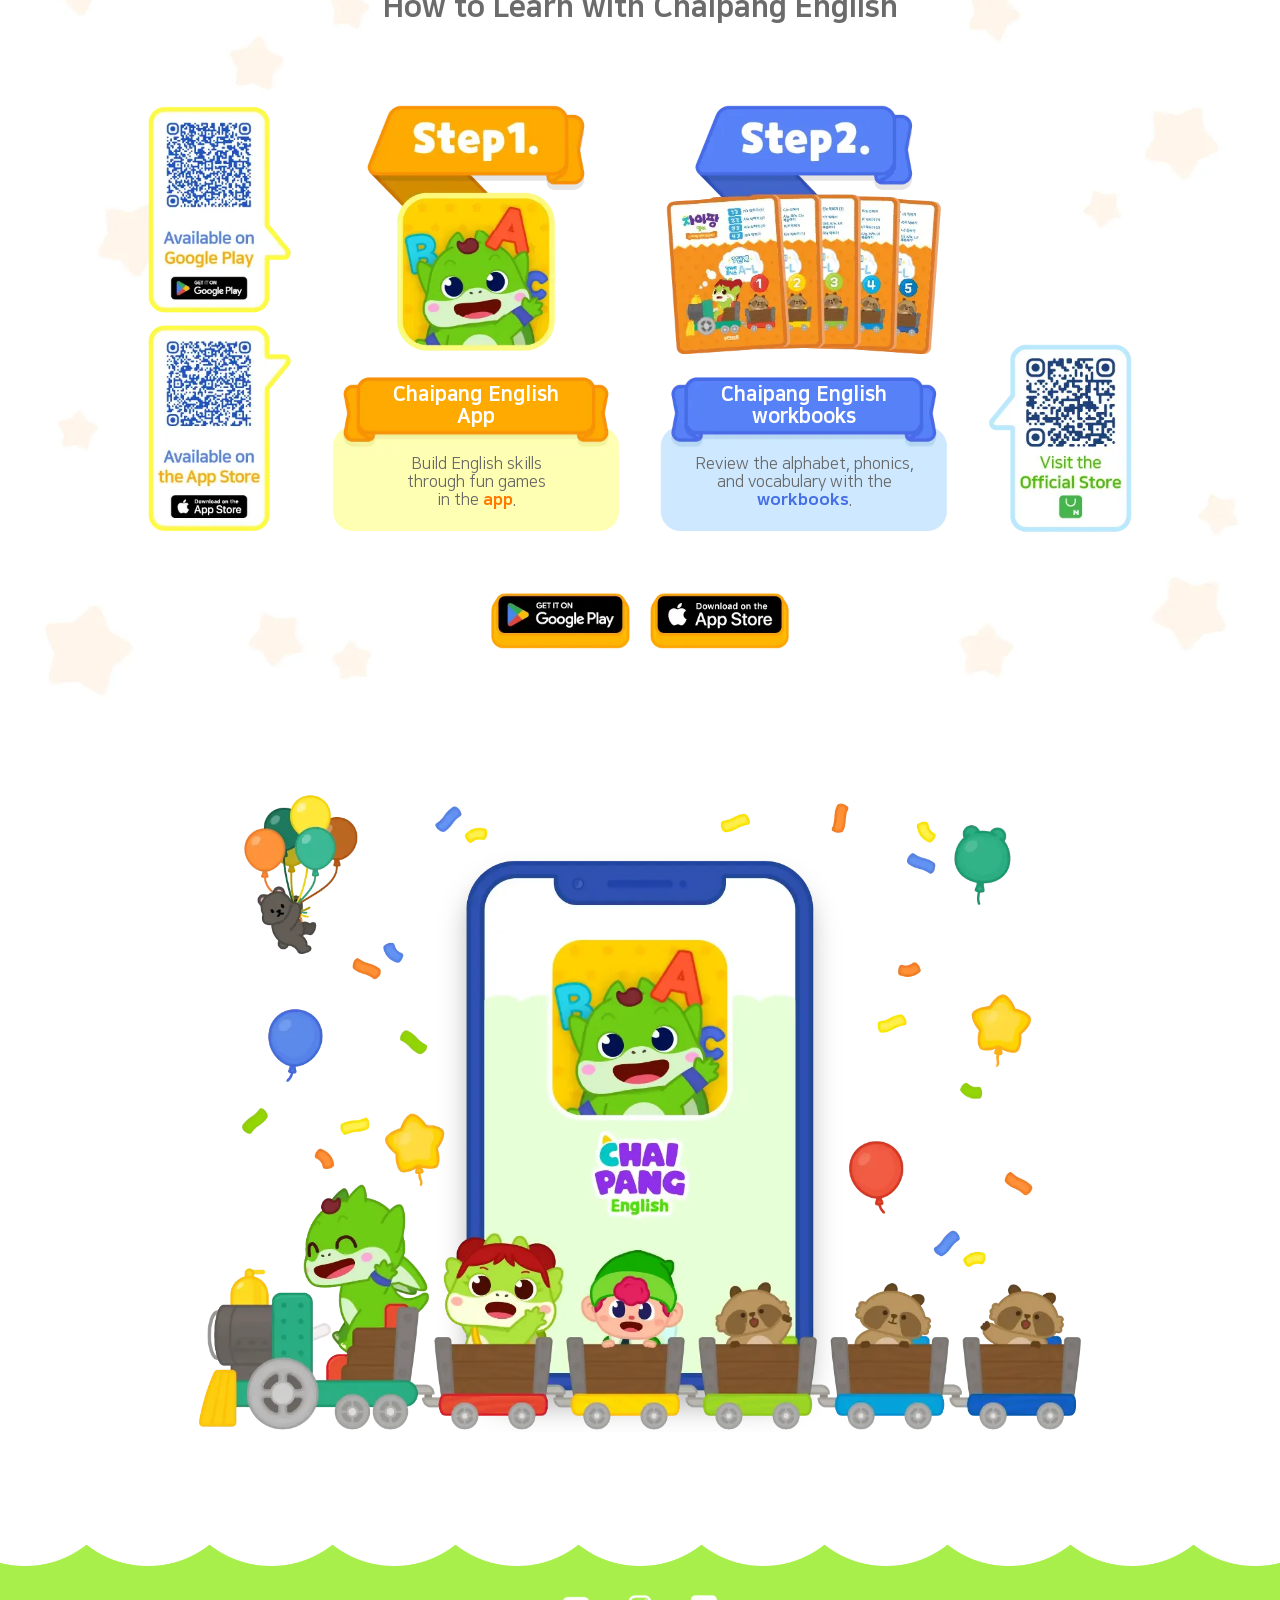
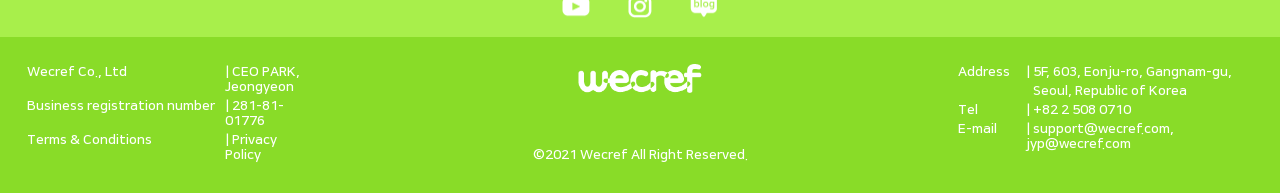
==== commit f0f57ae9: "og:site_name을 페이지별 타이틀에 맞게 변경" ====
--- a/index.html
+++ b/index.html
@@ -20,7 +20,7 @@
     <meta property="og:image" content="https://wecref.com/shared/images/share.png" />
     <meta property="og:description"
         content="Wecref Co., Ltd. aims to create a fantasy world for children around the world by creating and providing ‘highly informative, safe and interesting’ content. We are expanding our business areas, centering on brands such as Chaipang Kids, Wecref Games, and so on." />
-    <meta property="og:site_name" content="Wecref" />
+    <meta property="og:site_name" content="Chaipang English" />
     <meta property="og:locale" content="en_US" />
     <meta property="og:image:width" content="1200" />
     <meta property="og:image:height" content="630" />
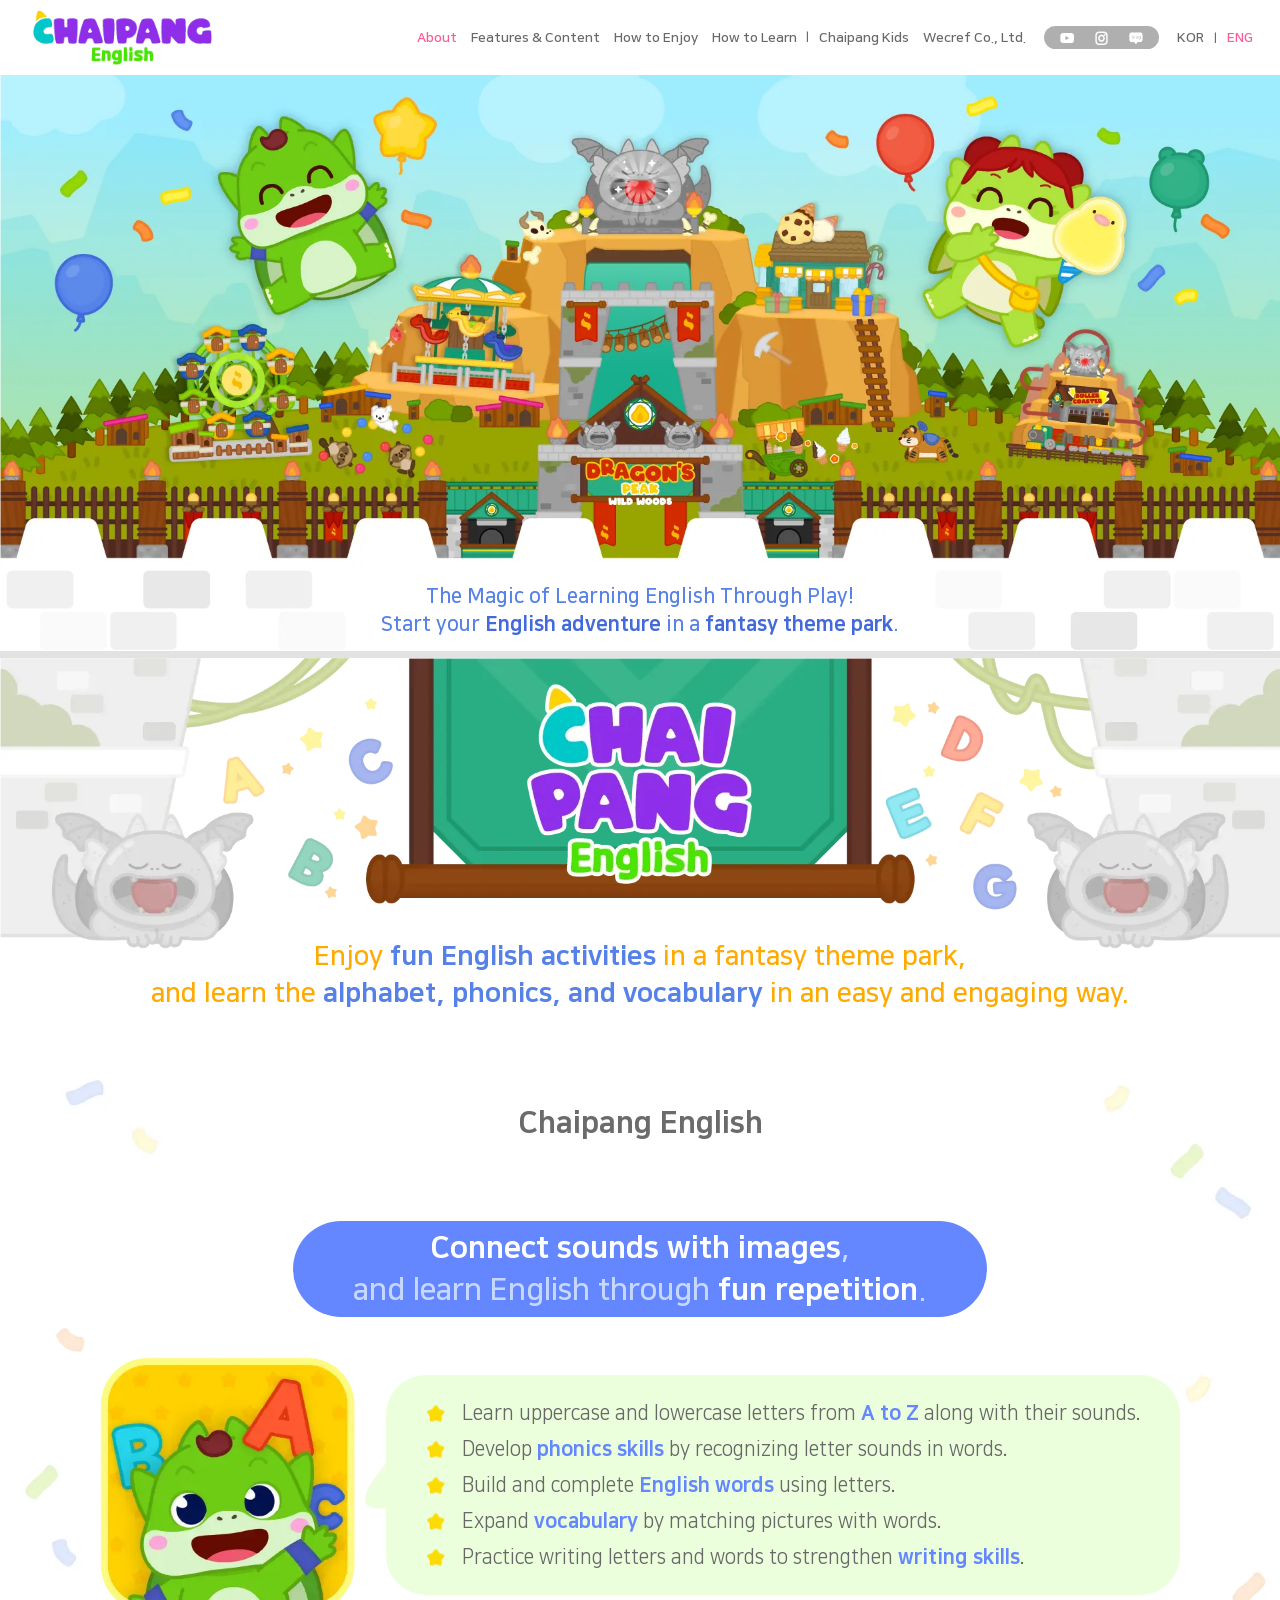
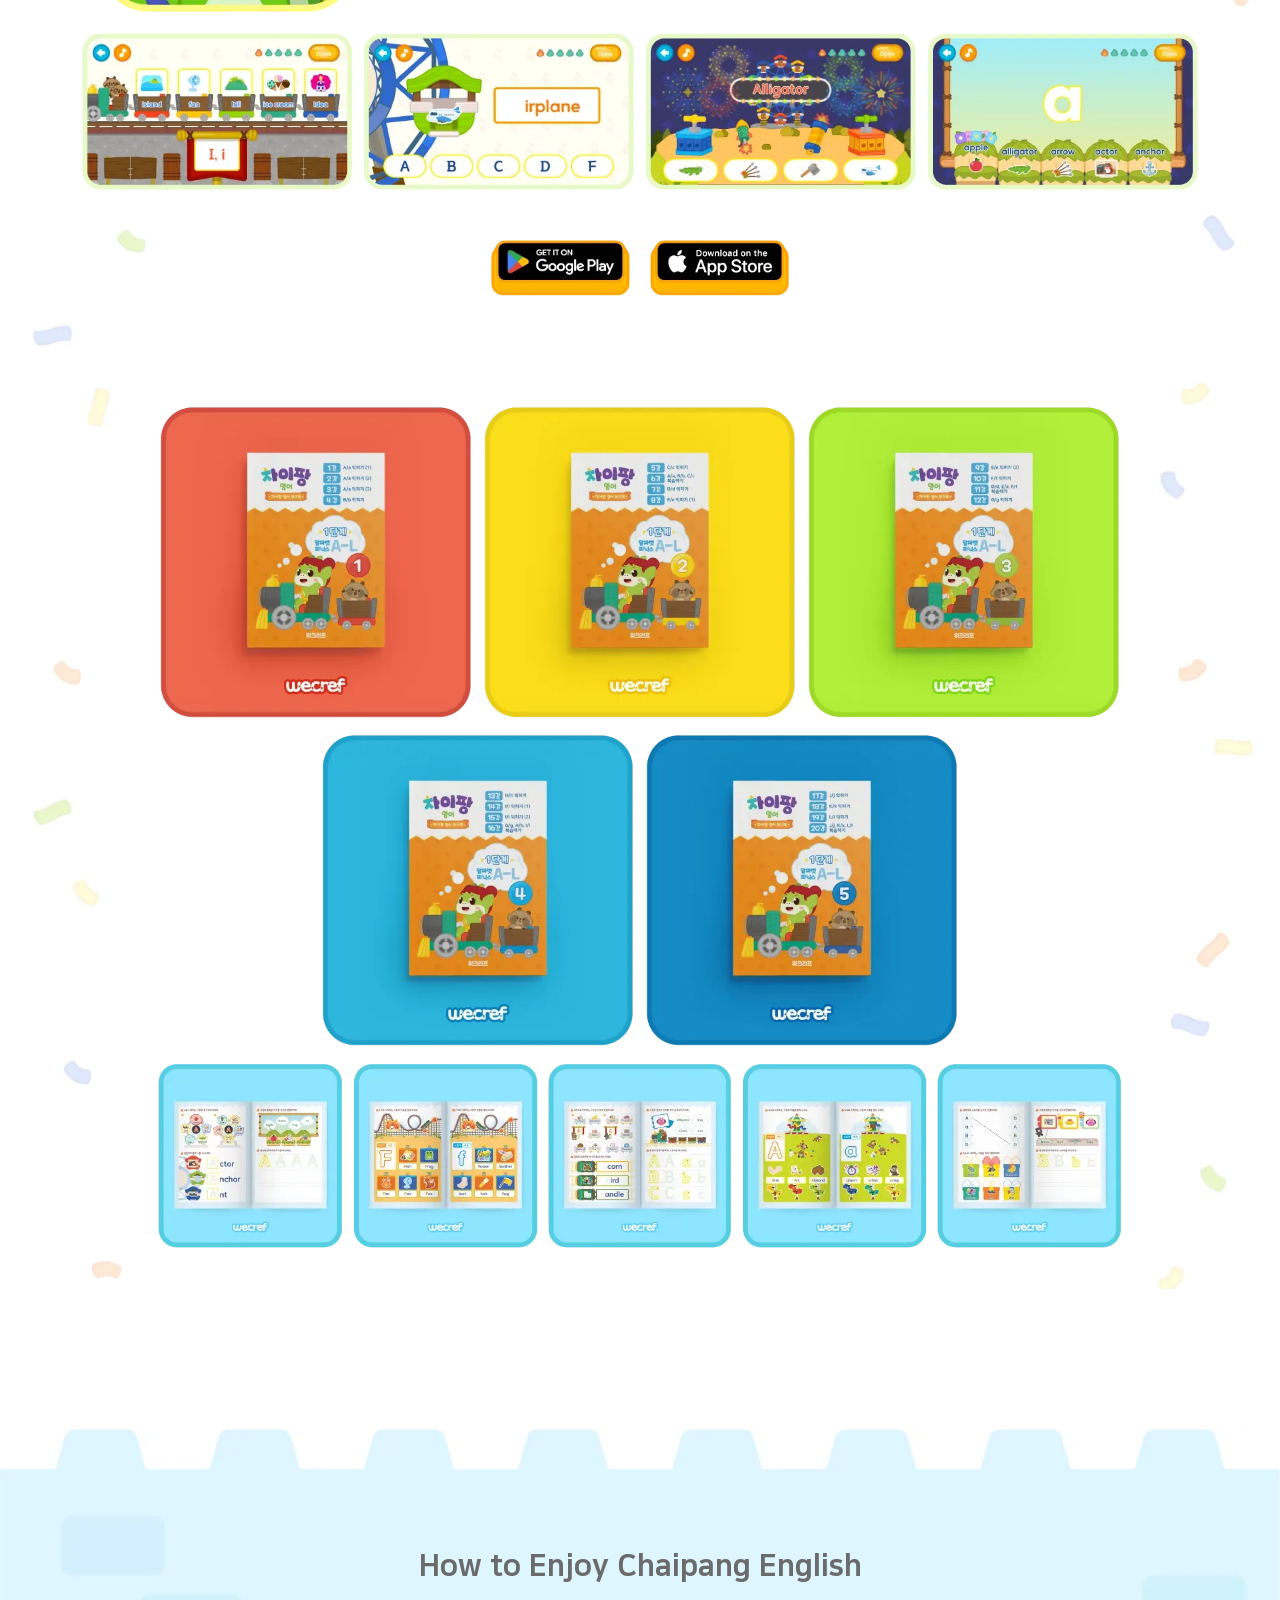
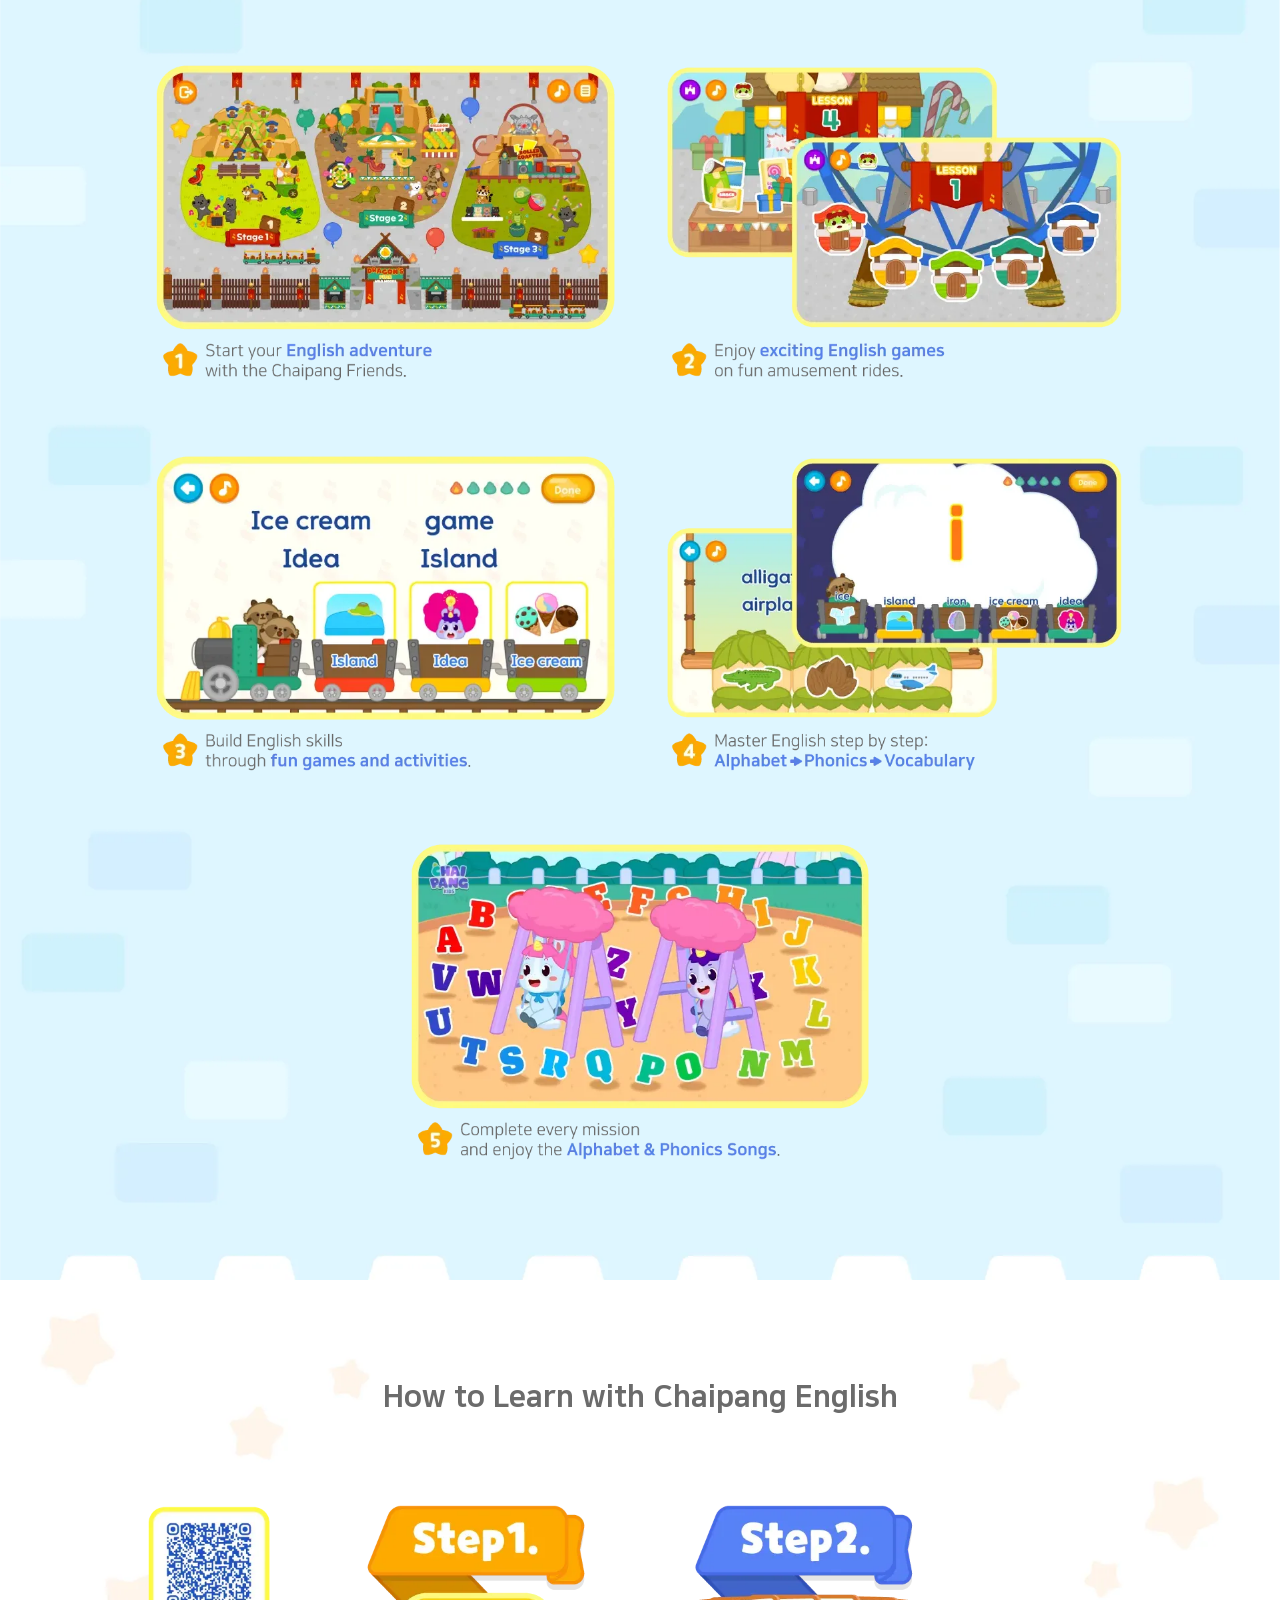
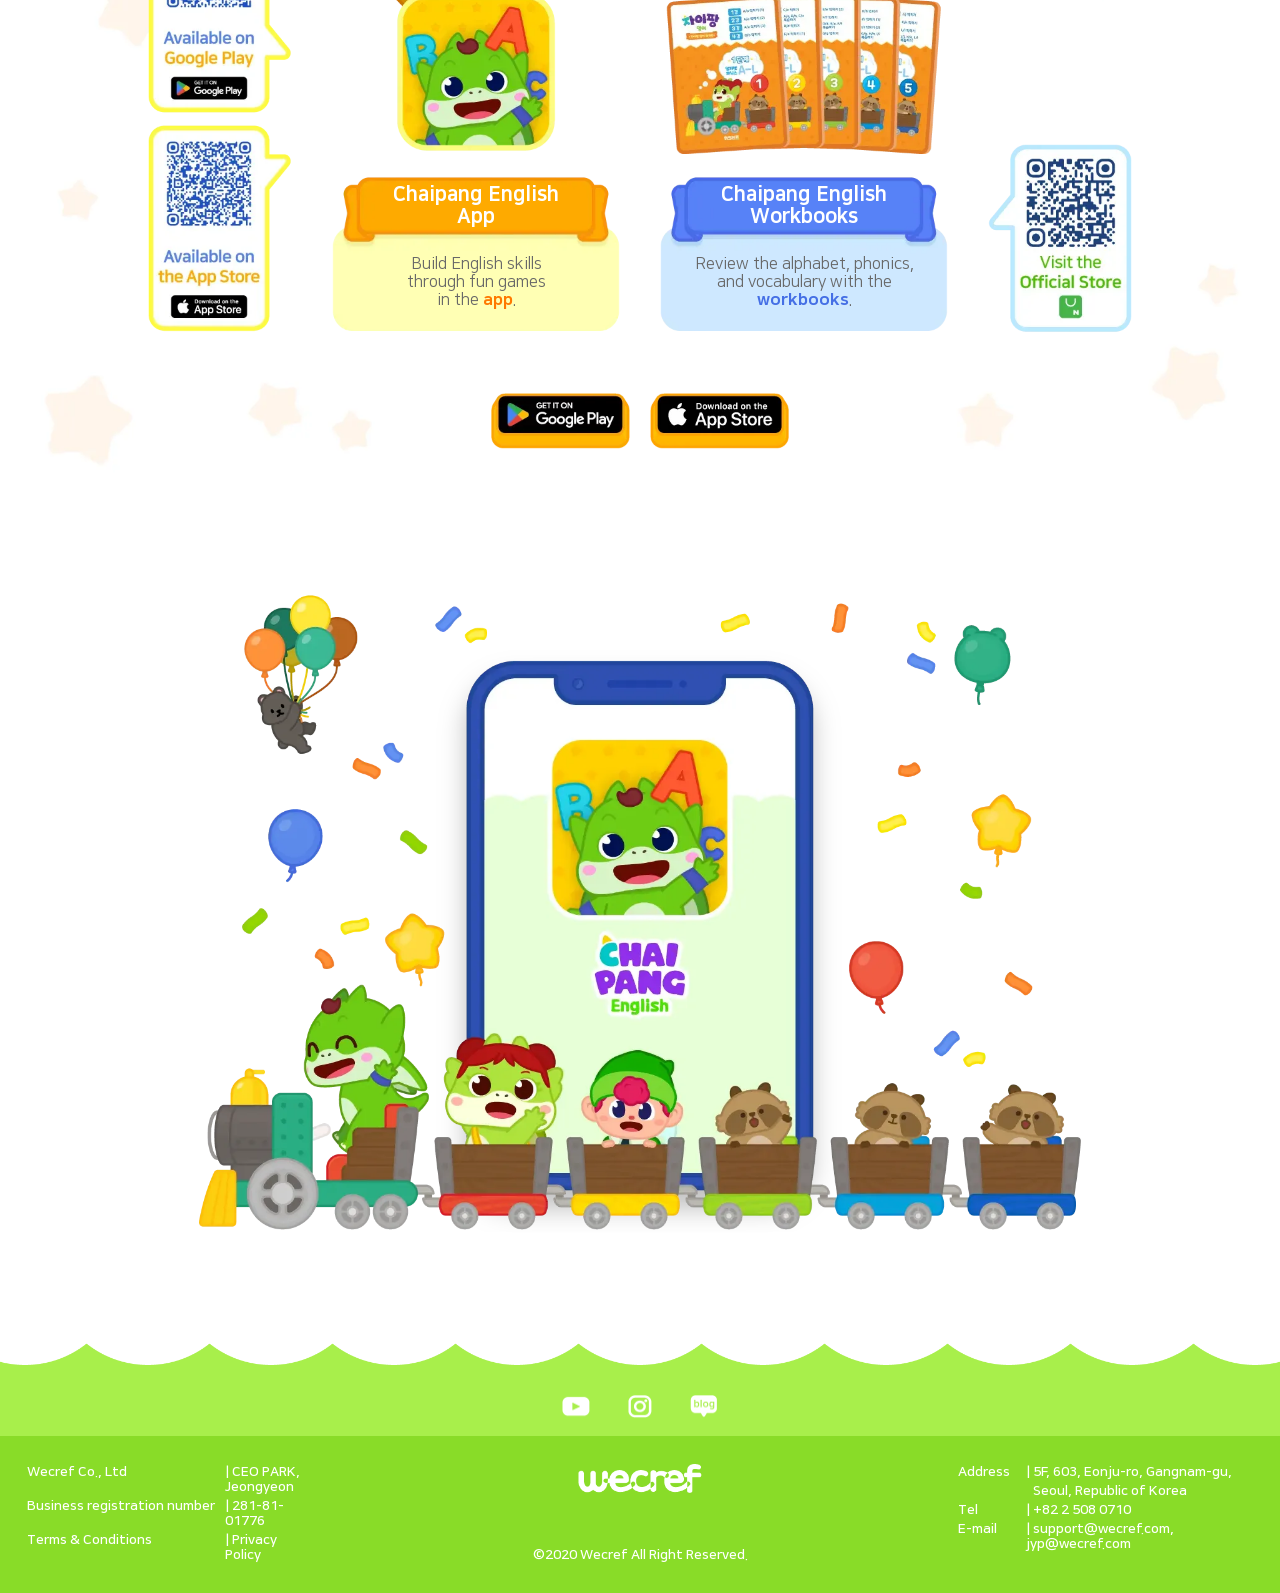
==== commit 42e54a7a: "share 이미지 교체, og:url/og:image CNAME 정정, copyright 2022→2020 통일" ====
--- a/index.html
+++ b/index.html
@@ -11,13 +11,13 @@
     <meta name="publisher" content="Wecref" />
     <meta name="email" content="wecref.dev@gmail.com" />
     <meta name="date" content="2022-02-28T13:50:00+09:00" />
-    <meta name="copyright" content="2022 Wecref Co., Ltd." />
+    <meta name="copyright" content="2020 Wecref Co., Ltd." />
 
     <!-- Open Graph 메타태그 -->
     <meta property="og:type" content="website" />
-    <meta property="og:url" content="https://wecref.com/" />
+    <meta property="og:url" content="https://english.chaipangkids.com/" />
     <meta property="og:title" content="Chaipang English" />
-    <meta property="og:image" content="https://wecref.com/shared/images/share.png" />
+    <meta property="og:image" content="https://english.chaipangkids.com/shared/images/share.png" />
     <meta property="og:description"
         content="Wecref Co., Ltd. aims to create a fantasy world for children around the world by creating and providing ‘highly informative, safe and interesting’ content. We are expanding our business areas, centering on brands such as Chaipang Kids, Wecref Games, and so on." />
     <meta property="og:site_name" content="Chaipang English" />
